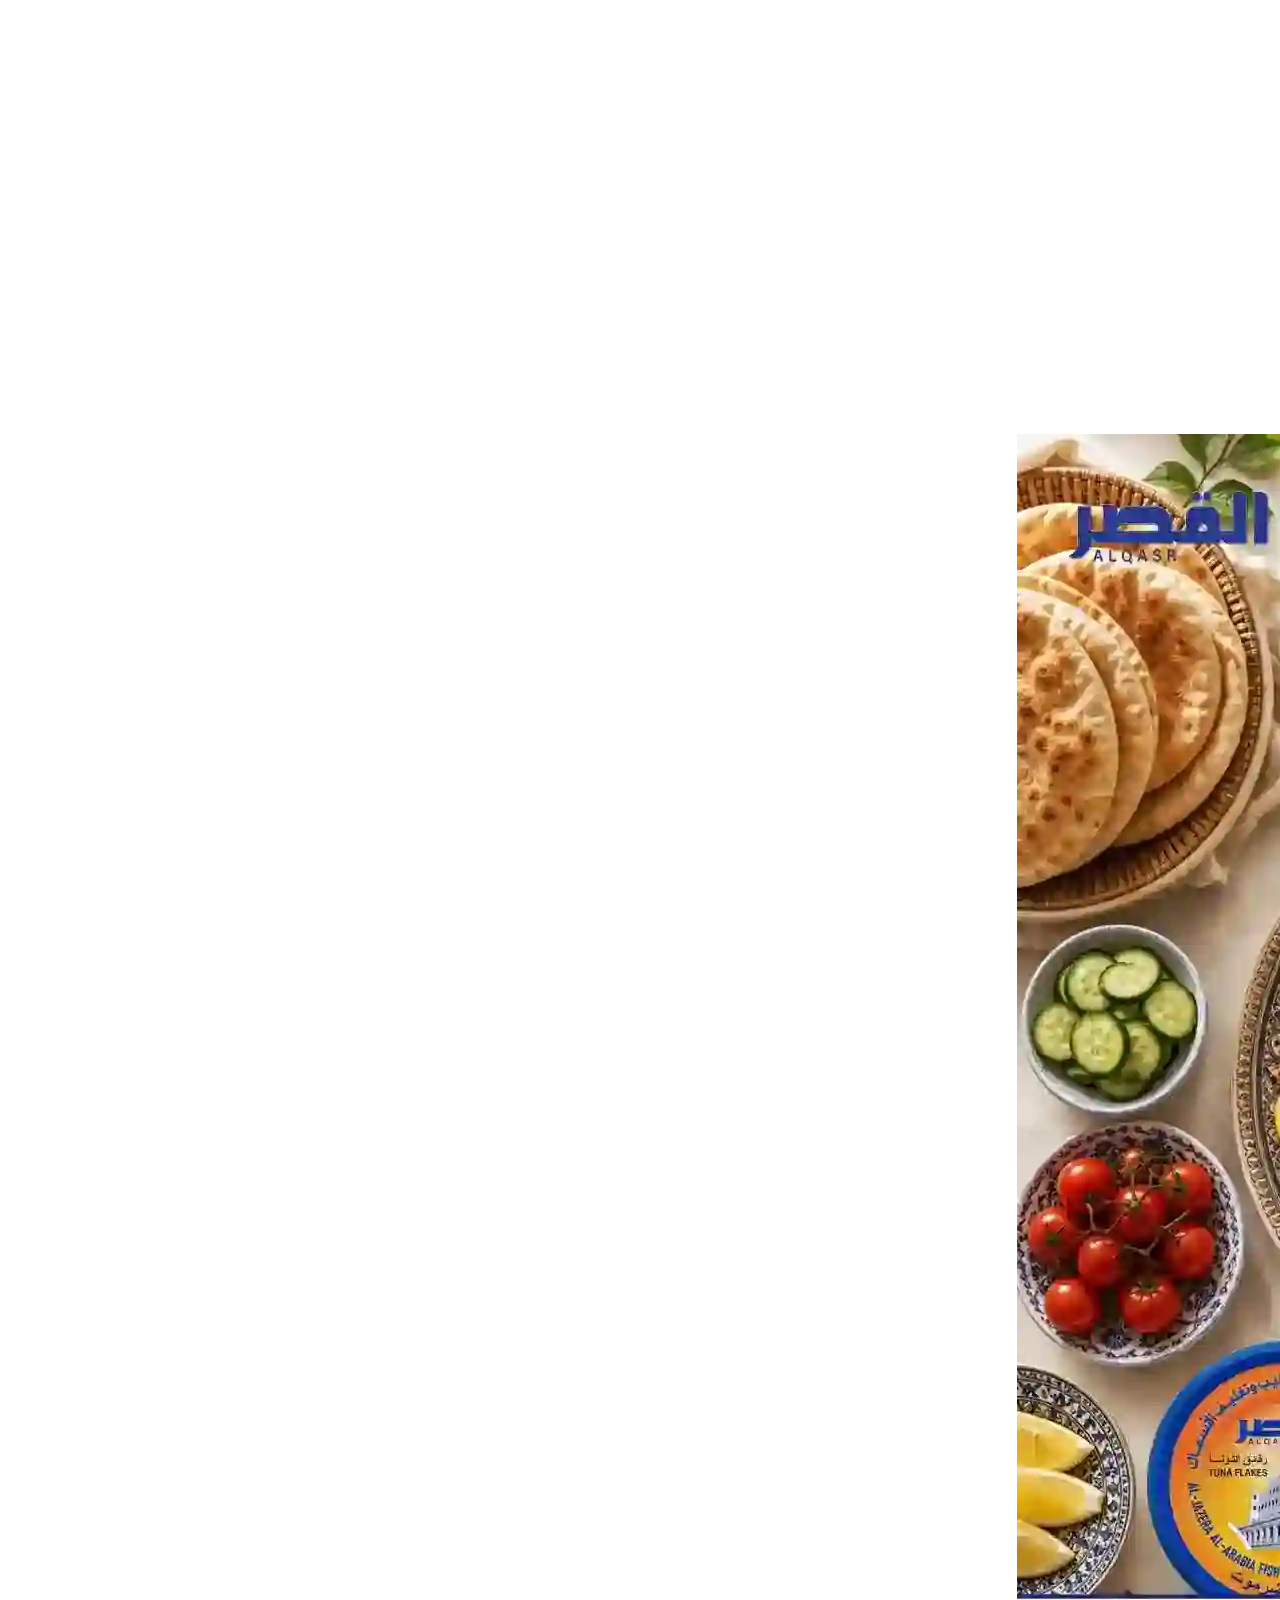
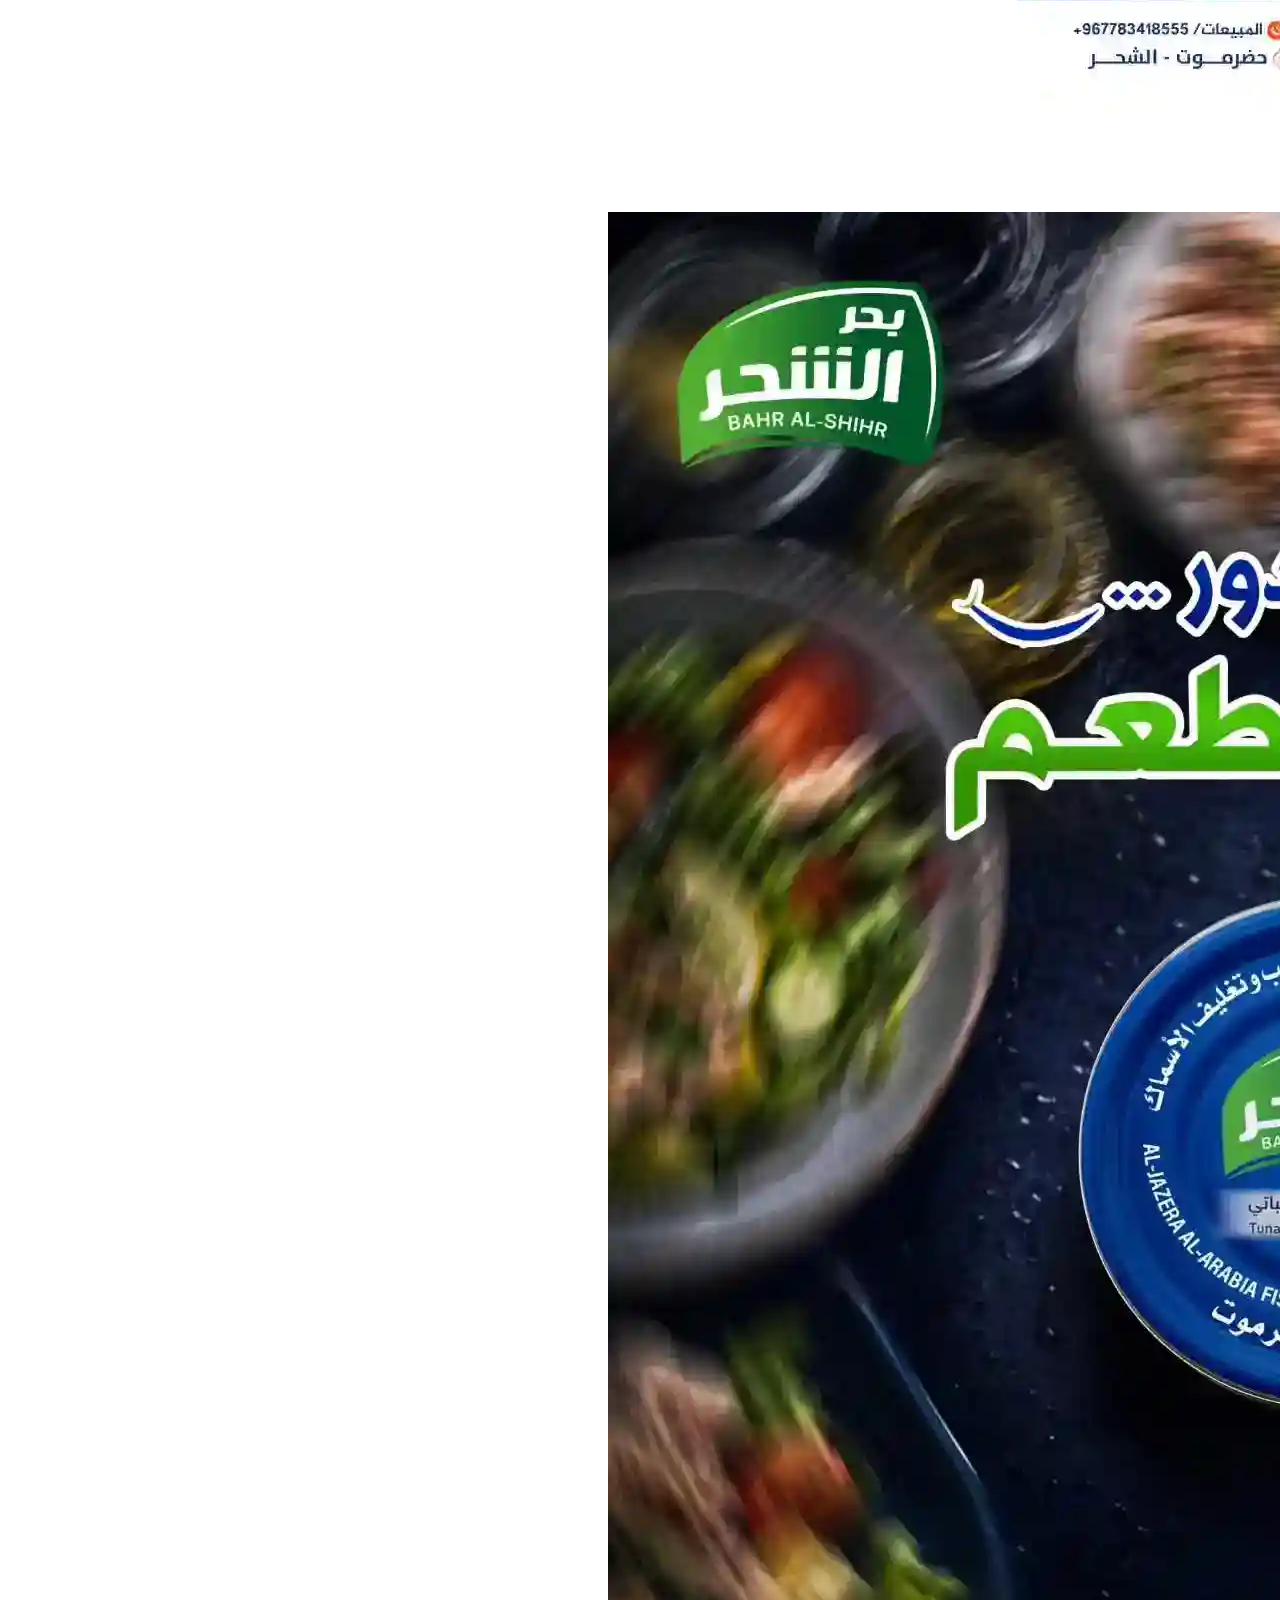
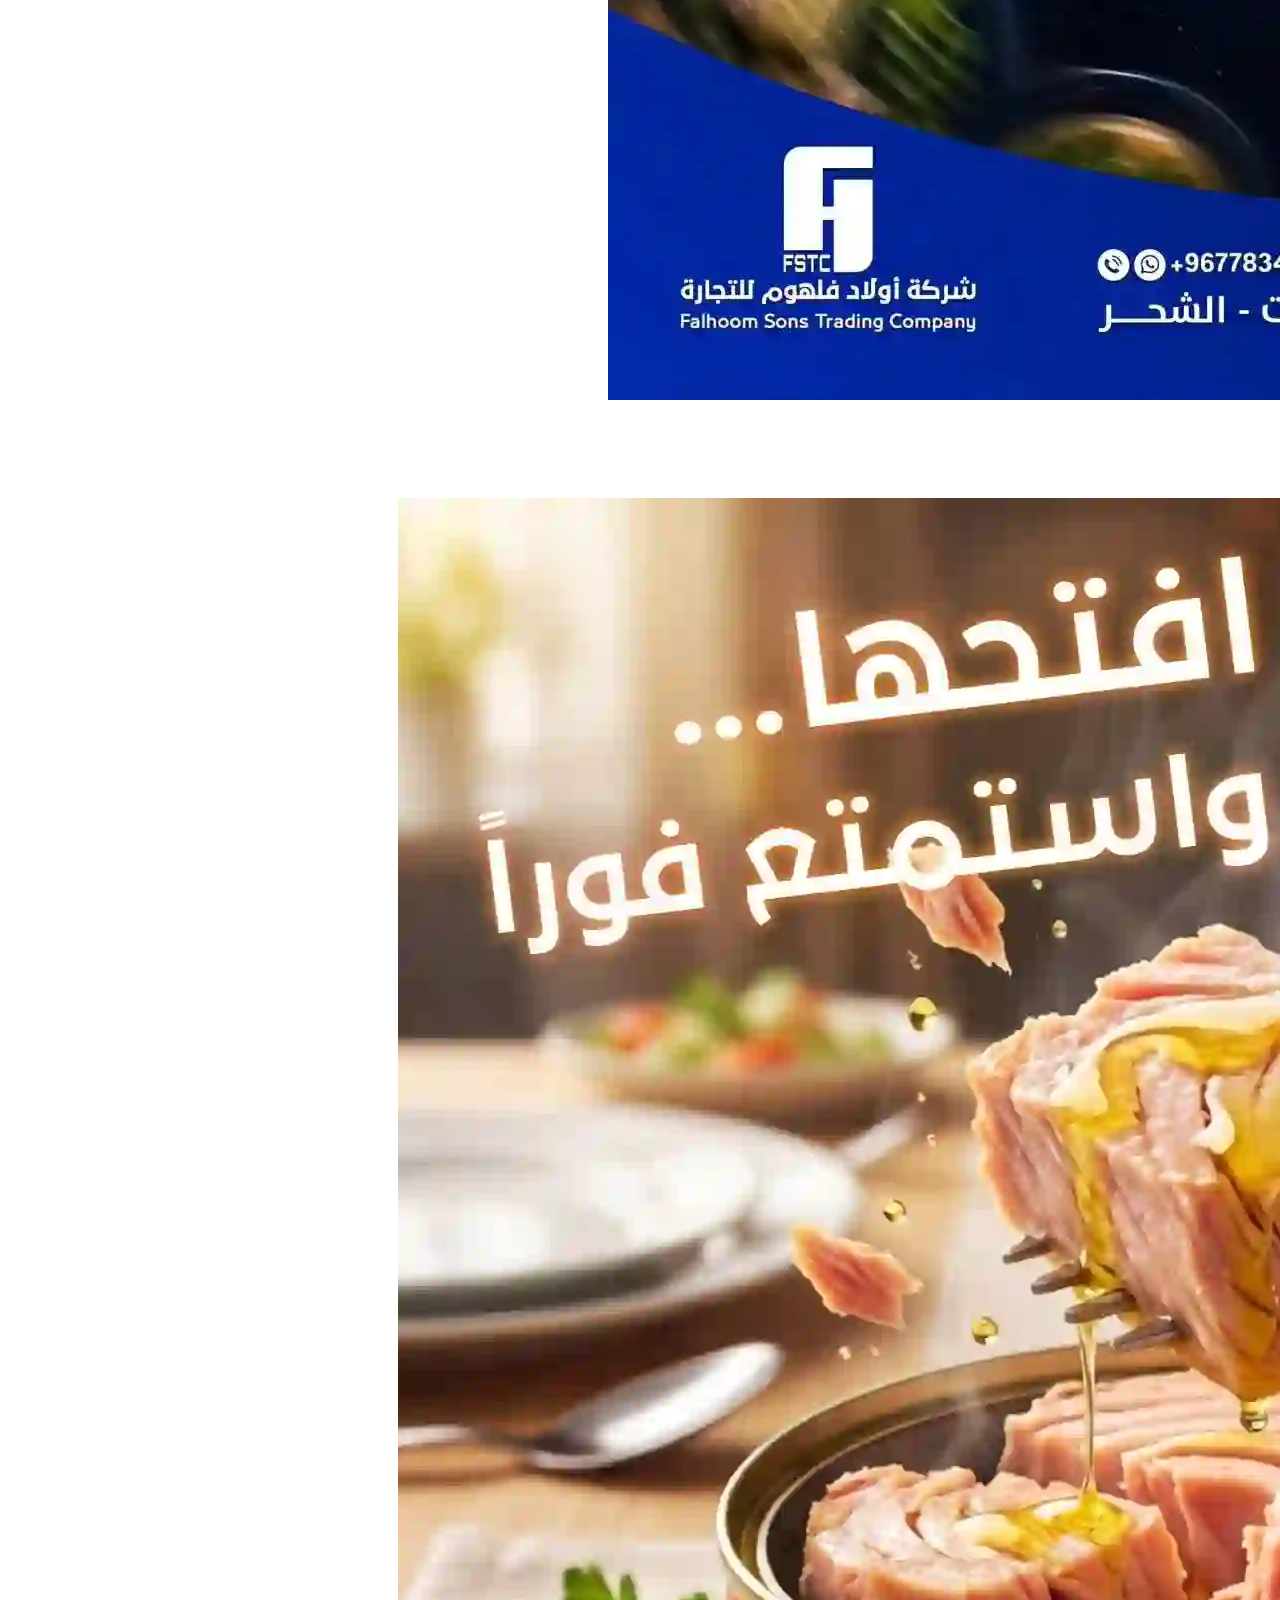
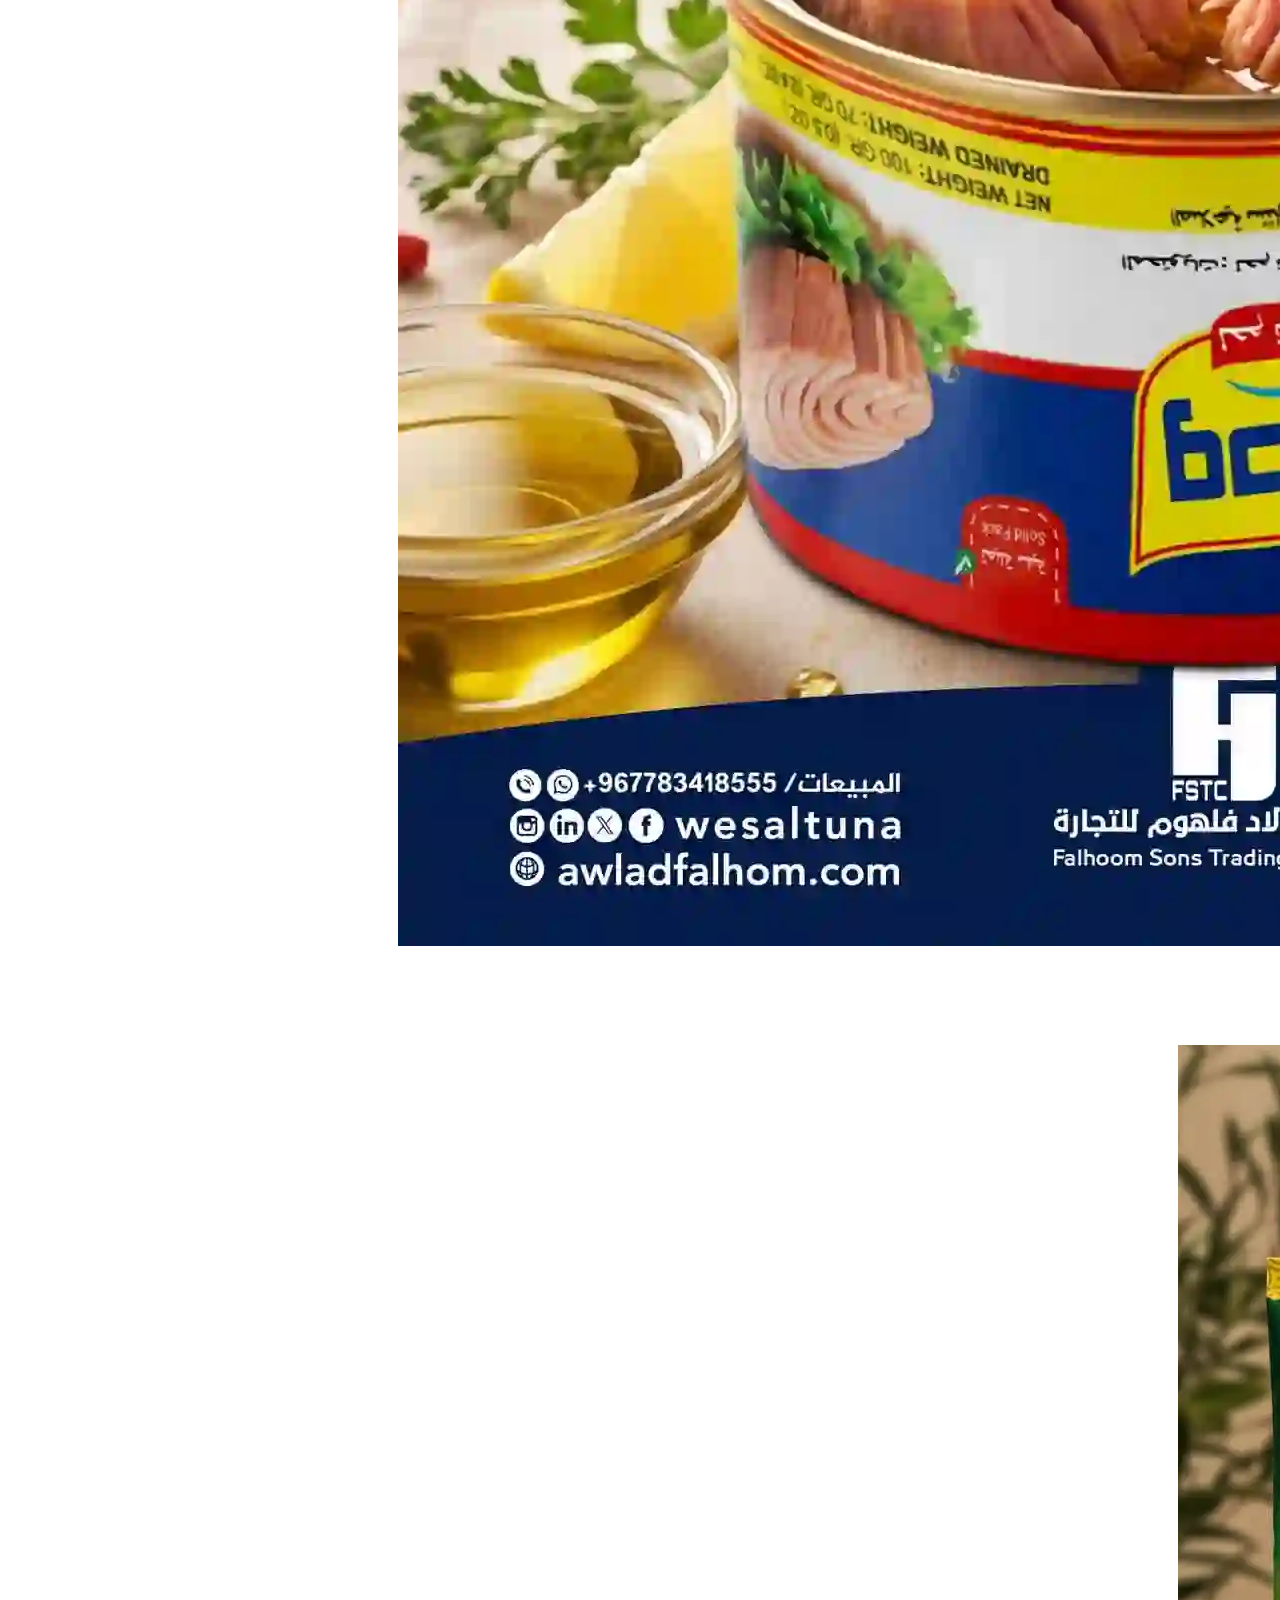
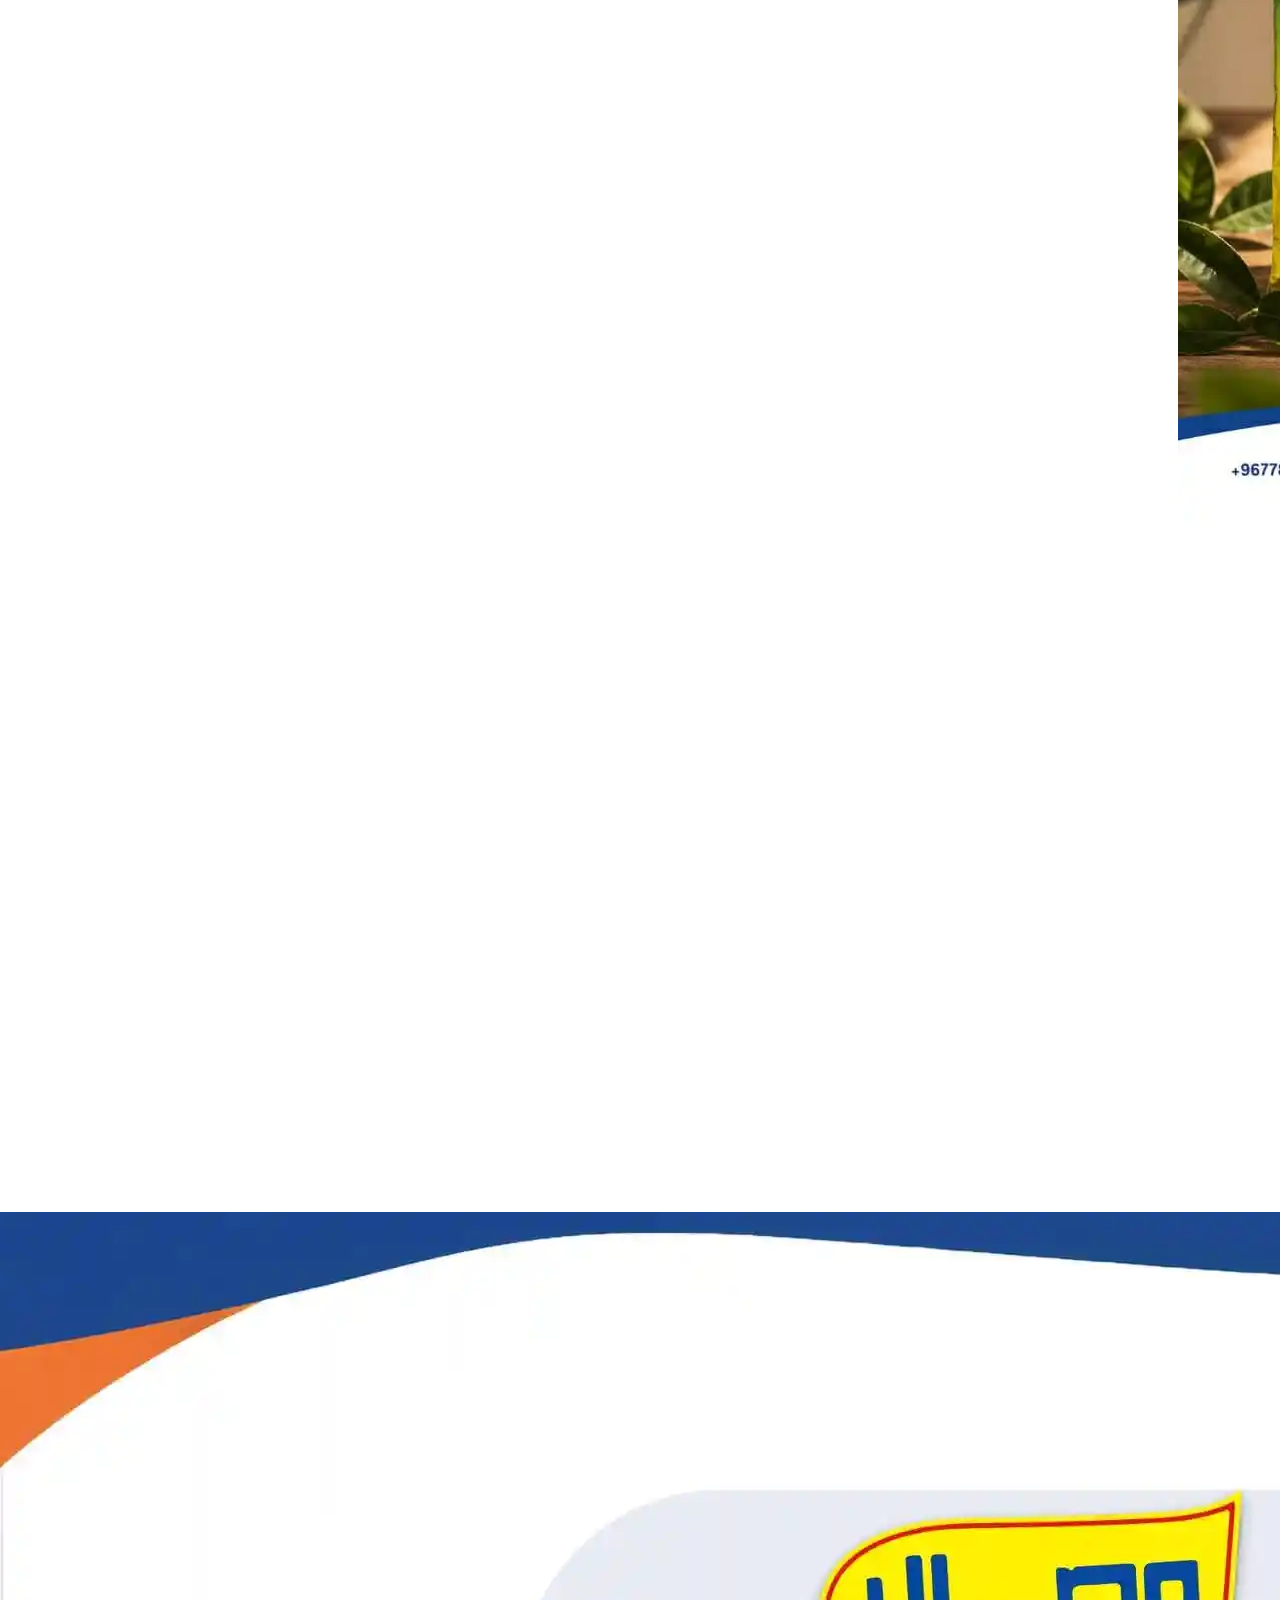
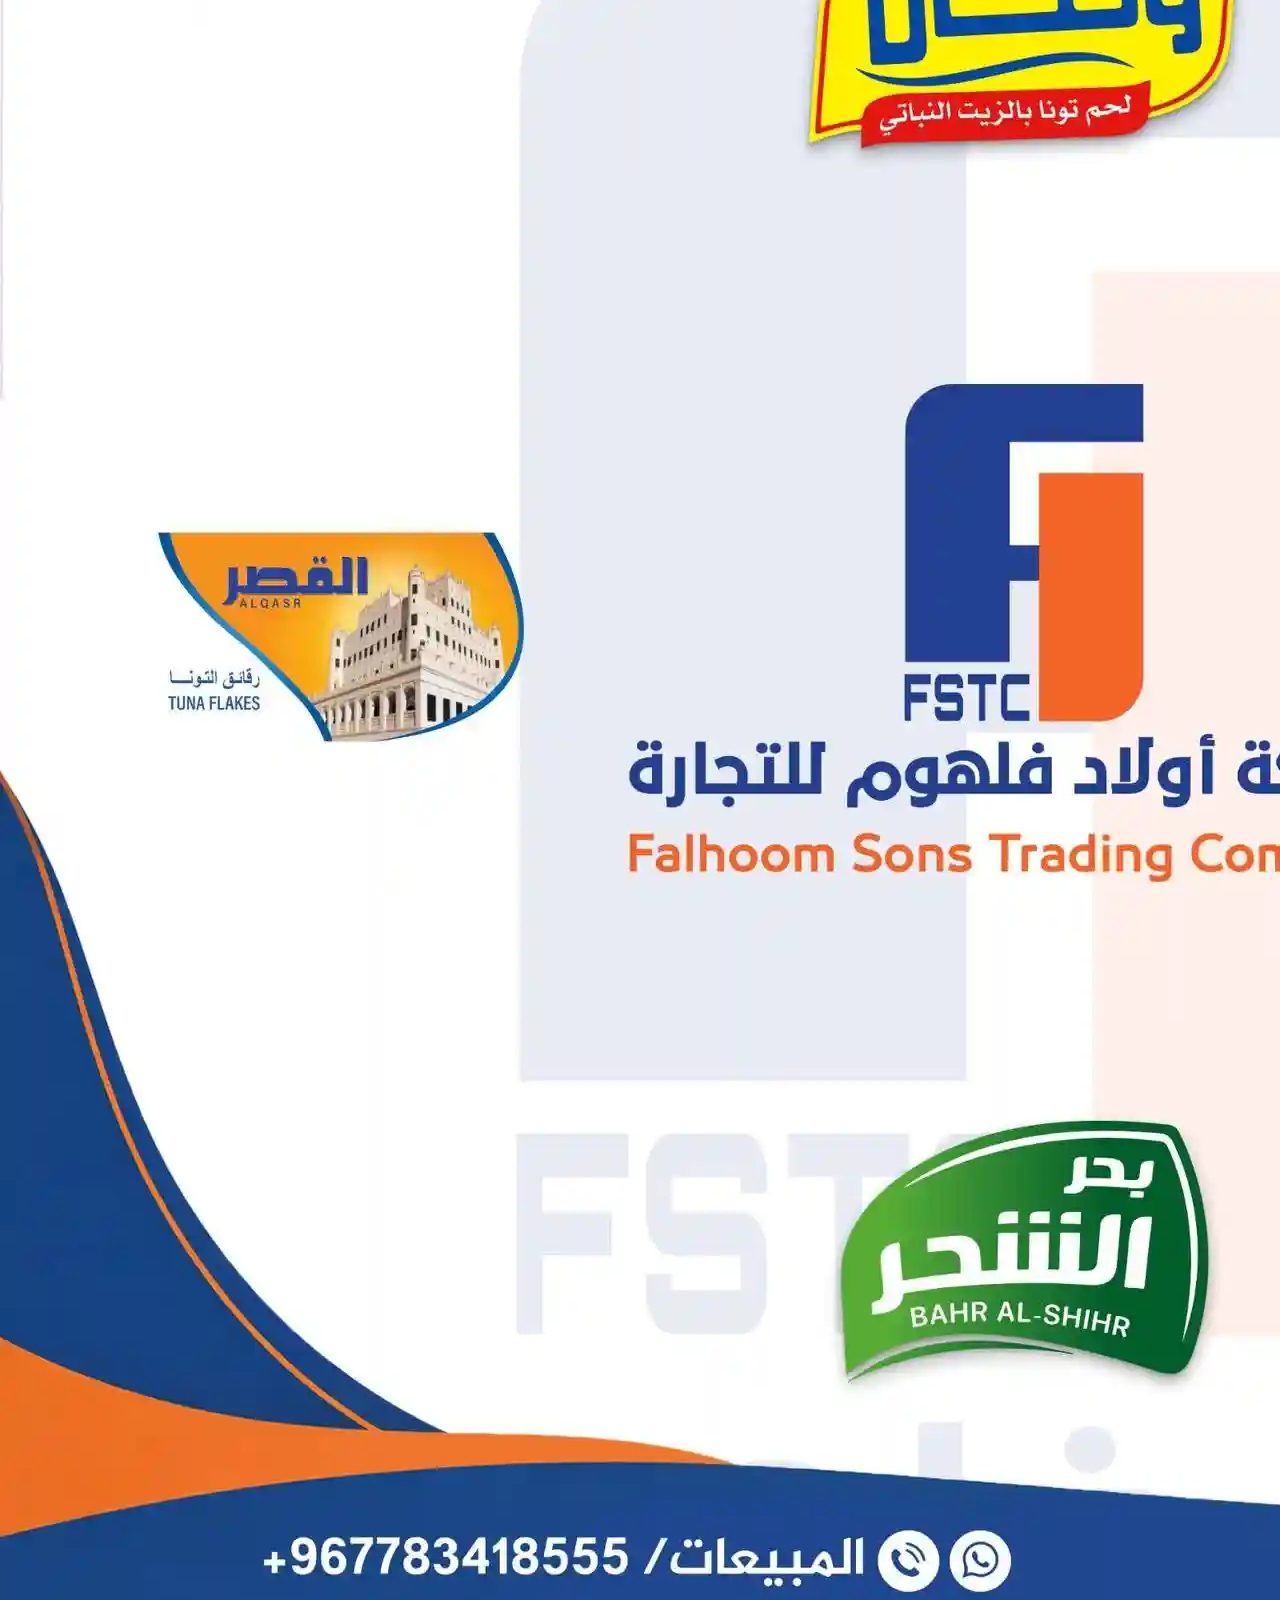
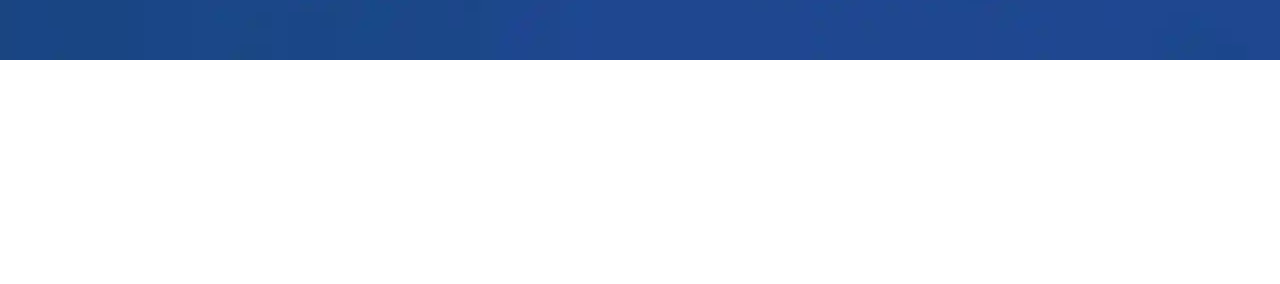
==== index.html @ e64a02a4 "Create index.html for company homepage Add initial HTML structure for the website including sections" ====
<!DOCTYPE html>
<html lang="ar" dir="rtl"><head><meta charset="utf-8"><meta name="viewport" content="width=device-width,initial-scale=1,viewport-fit=cover">
<title>الرئيسية | أولاد فلهوم للتجارة</title><meta name="description" content="الوكيل والموزع لأجود منتجات التونة الفاخرة (القصر، الشيهر، وصال) والشاي الفاخر وصال في اليمن.">
<link rel="icon" href="images/main/flag-falhoom-sons-trading-company6.webp">
<link href="https://fonts.googleapis.com/css2?family=Cairo:wght@400;700;900&display=swap" rel="stylesheet">
<link rel="stylesheet" href="assets/style.css"><script src="assets/main.js" defer></script></head>
<body data-p="index">

<section class="hero big" data-bg="alqasr-tuna/110,alshihr-tuna/111,wesal-tuna/10,wesal-tea/106"><div class="wrap"><span class="tag">سيئون – حضرموت – اليمن</span>
<h1>التونة الفاخرة والشاي الأصيل بثقة ممتدة</h1><p class="lead">نحن الوكيل والموزع لأجود منتجات التونة (القصر، الشيهر، وصال) وشاي وصال الفاخر، لنصلك الجودة أينما كنت.</p>
<a class="btn" href="products.html">استعرض المنتجات</a> <button class="btn alt" data-q>اطلب عرض سعر</button></div></section>
<div data-tk="تونة القصر|تونة الشيهر|تونة وصال|شاي وصال الفاخر|توزيع لأكثر من 500 شريك|جودة عالية وثقة ممتدة"></div>
<div class="wrap"><h2 class="rv">علاماتنا التجارية</h2><p class="mu rv">أسماء عرفها المستهلك وأحبها، نقدمها بعناية من المصنع إلى الرف.</p><div data-mq="a"></div>
<div class="stats rv"><div class="stat"><b data-count="500">0</b>شريك عمل</div><div class="stat"><b data-count="100">0</b>موظف</div><div class="stat"><b data-count="2">0</b>مواقع عمل</div><div class="stat"><b data-count="4">0</b>منتجات رئيسية</div></div>
<h2 style="margin-top:56px" class="rv">منتجاتنا</h2><div class="grid">
<a class="card rv" href="products.html#gal"><img loading="lazy" src="images/alqasr-tuna/falhoom-sons-trading-company110.webp" alt="تونة القصر"><h3>تونة القصر</h3><p>فخامة تليق بمائدتك.</p></a>
<a class="card rv" href="products.html#gal"><img loading="lazy" src="images/alshihr-tuna/falhoom-sons-trading-company111.webp" alt="تونة الشيهر"><h3>تونة الشيهر</h3><p>من مصنع الجزيرة العربية بحضرموت.</p></a>
<a class="card rv" href="products.html#gal"><img loading="lazy" src="images/wesal-tuna/falhoom-sons-trading-company10.webp" alt="تونة وصال"><h3>تونة وصال</h3><p>لحم تونة بالزيت النباتي.</p></a>
<a class="card rv" href="products.html#gal"><img loading="lazy" src="images/wesal-tea/falhoom-sons-trading-company106.webp" alt="شاي وصال"><h3>شاي وصال</h3><p>شاي فاخر بنكهة أصيلة.</p></a></div>
<h2 style="margin-top:56px" class="rv">لماذا أولاد فلهوم؟</h2><div class="grid">
<div class="card rv"><h3>🏆 جودة موثوقة</h3><p>نختار منتجاتنا بعناية ونحافظ عليها بتخزين ونقل مناسبين.</p></div><div class="card rv"><h3>🚚 توزيع منتظم</h3><p>نخدم تجار الجملة والتجزئة بجدول توريد منظم.</p></div><div class="card rv"><h3>🤝 شراكات طويلة</h3><p>أكثر من 500 شريك وثقوا بنا.</p></div><div class="card rv"><h3>💬 تواصل سريع</h3><p>واتساب مباشر وفريق يرد عليك.</p></div></div>
<h2 style="margin-top:56px" class="rv">من معرضنا</h2><div data-mq="b"></div>
<div class="split"><div class="rv"><h2>قصتنا باختصار</h2><p class="mu">بدأنا بالتجارة وتوسعنا إلى التوزيع والصناعة الغذائية. اليوم نعمل من موقعين في اليمن بفريق يزيد على 100 موظف.</p><a class="btn" href="about.html">اقرأ قصتنا كاملة</a></div><img class="rv" loading="lazy" src="images/main/falhoom-sons-trading-company84.webp" alt="مستودعات فلهوم"></div>
<h2>أسئلة شائعة</h2><div class="acc">
<details><summary>ما المنتجات التي توزعونها؟</summary><p>تونة القصر وتونة الشيهر وتونة وصال بالإضافة إلى شاي وصال الفاخر.</p></details>
<details><summary>هل تبيعون بالجملة؟</summary><p>نعم، نوفر الكميات بالكرتون للتجار والمطاعم والمؤسسات. اضغط «طلب عرض سعر».</p></details>
<details><summary>أين مقر الشركة؟</summary><p>سيئون – حضرموت – اليمن. التفاصيل في صفحة <a href="contact.html" style="color:var(--or)">تواصل معنا</a>.</p></details>
<details><summary>كيف أتقدم لوظيفة؟</summary><p>عبر صفحة <a href="careers.html" style="color:var(--or)">التوظيف</a> بنموذج إلكتروني وإرفاق السيرة الذاتية.</p></details></div>
<div class="band"><div><h2 style="margin:0">هل تبحث عن شريك موثوق؟</h2>انضم إلى أكثر من 500 شريك يثقون بنا</div><button class="btn" data-q>اطلب عرض سعر</button></div>
<div class="rel" data-r="about,products,recipes,careers,contact"></div></div>
</body></html>
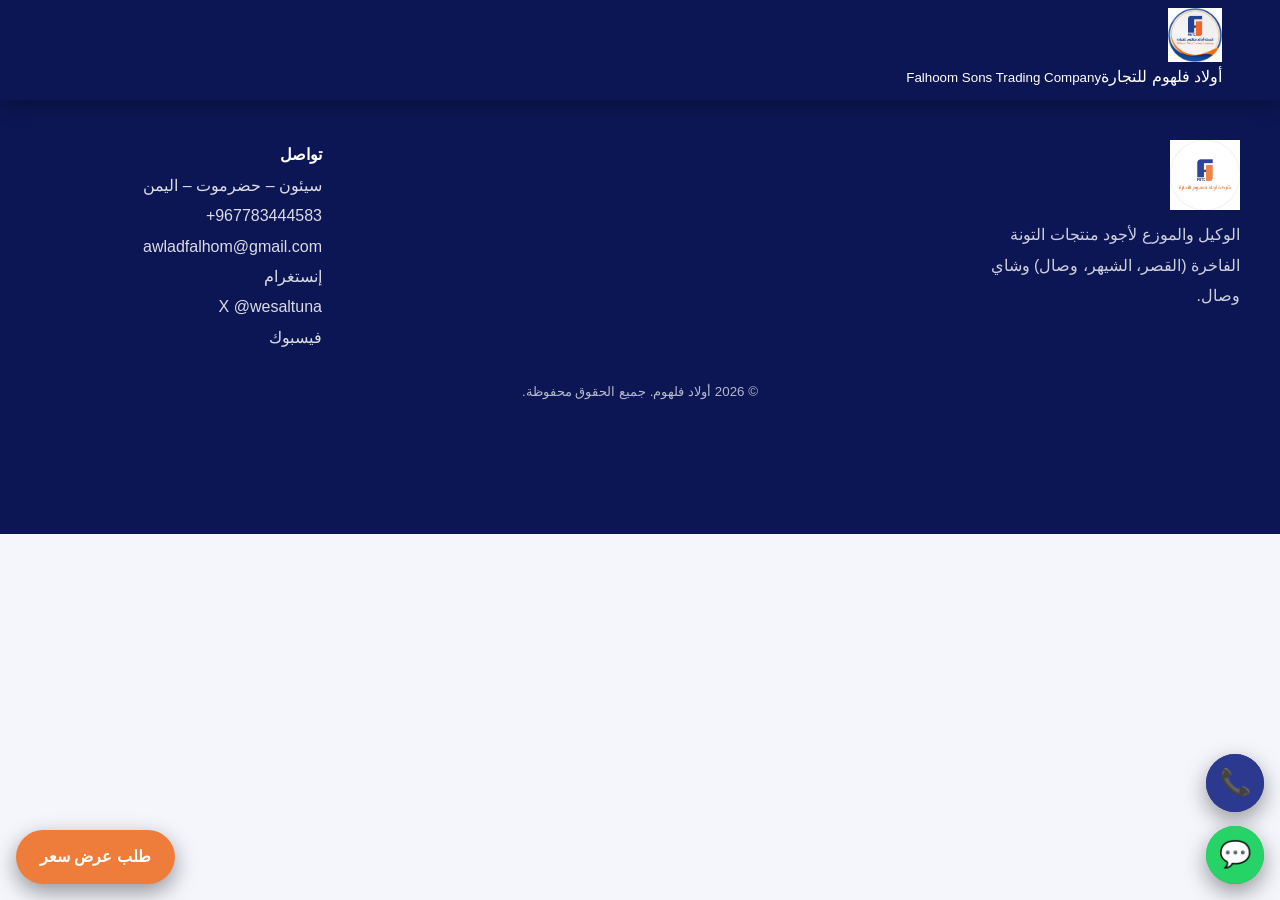
==== commit 1dbeb4d2: "Refine title and description in index.html Updated the title and description meta tags for better cl" ====
--- a/index.html
+++ b/index.html
@@ -1,31 +1,14 @@
 <!DOCTYPE html>
 <html lang="ar" dir="rtl"><head><meta charset="utf-8"><meta name="viewport" content="width=device-width,initial-scale=1,viewport-fit=cover">
-<title>الرئيسية | أولاد فلهوم للتجارة</title><meta name="description" content="الوكيل والموزع لأجود منتجات التونة الفاخرة (القصر، الشيهر، وصال) والشاي الفاخر وصال في اليمن.">
+<title>الرئيسية | أولاد فلهوم للتجارة</title><meta name="description" content="الوكيل والموزع لأجود منتجات التونة الفاخرة (القصر، الشيهر، وصال) وشاي وصال في اليمن.">
 <link rel="icon" href="images/main/flag-falhoom-sons-trading-company6.webp">
 <link href="https://fonts.googleapis.com/css2?family=Cairo:wght@400;700;900&display=swap" rel="stylesheet">
-<link rel="stylesheet" href="assets/style.css"><script src="assets/main.js" defer></script></head>
-<body data-p="index">
-
-<section class="hero big" data-bg="alqasr-tuna/110,alshihr-tuna/111,wesal-tuna/10,wesal-tea/106"><div class="wrap"><span class="tag">سيئون – حضرموت – اليمن</span>
-<h1>التونة الفاخرة والشاي الأصيل بثقة ممتدة</h1><p class="lead">نحن الوكيل والموزع لأجود منتجات التونة (القصر، الشيهر، وصال) وشاي وصال الفاخر، لنصلك الجودة أينما كنت.</p>
-<a class="btn" href="products.html">استعرض المنتجات</a> <button class="btn alt" data-q>اطلب عرض سعر</button></div></section>
-<div data-tk="تونة القصر|تونة الشيهر|تونة وصال|شاي وصال الفاخر|توزيع لأكثر من 500 شريك|جودة عالية وثقة ممتدة"></div>
-<div class="wrap"><h2 class="rv">علاماتنا التجارية</h2><p class="mu rv">أسماء عرفها المستهلك وأحبها، نقدمها بعناية من المصنع إلى الرف.</p><div data-mq="a"></div>
-<div class="stats rv"><div class="stat"><b data-count="500">0</b>شريك عمل</div><div class="stat"><b data-count="100">0</b>موظف</div><div class="stat"><b data-count="2">0</b>مواقع عمل</div><div class="stat"><b data-count="4">0</b>منتجات رئيسية</div></div>
-<h2 style="margin-top:56px" class="rv">منتجاتنا</h2><div class="grid">
-<a class="card rv" href="products.html#gal"><img loading="lazy" src="images/alqasr-tuna/falhoom-sons-trading-company110.webp" alt="تونة القصر"><h3>تونة القصر</h3><p>فخامة تليق بمائدتك.</p></a>
-<a class="card rv" href="products.html#gal"><img loading="lazy" src="images/alshihr-tuna/falhoom-sons-trading-company111.webp" alt="تونة الشيهر"><h3>تونة الشيهر</h3><p>من مصنع الجزيرة العربية بحضرموت.</p></a>
-<a class="card rv" href="products.html#gal"><img loading="lazy" src="images/wesal-tuna/falhoom-sons-trading-company10.webp" alt="تونة وصال"><h3>تونة وصال</h3><p>لحم تونة بالزيت النباتي.</p></a>
-<a class="card rv" href="products.html#gal"><img loading="lazy" src="images/wesal-tea/falhoom-sons-trading-company106.webp" alt="شاي وصال"><h3>شاي وصال</h3><p>شاي فاخر بنكهة أصيلة.</p></a></div>
-<h2 style="margin-top:56px" class="rv">لماذا أولاد فلهوم؟</h2><div class="grid">
-<div class="card rv"><h3>🏆 جودة موثوقة</h3><p>نختار منتجاتنا بعناية ونحافظ عليها بتخزين ونقل مناسبين.</p></div><div class="card rv"><h3>🚚 توزيع منتظم</h3><p>نخدم تجار الجملة والتجزئة بجدول توريد منظم.</p></div><div class="card rv"><h3>🤝 شراكات طويلة</h3><p>أكثر من 500 شريك وثقوا بنا.</p></div><div class="card rv"><h3>💬 تواصل سريع</h3><p>واتساب مباشر وفريق يرد عليك.</p></div></div>
-<h2 style="margin-top:56px" class="rv">من معرضنا</h2><div data-mq="b"></div>
-<div class="split"><div class="rv"><h2>قصتنا باختصار</h2><p class="mu">بدأنا بالتجارة وتوسعنا إلى التوزيع والصناعة الغذائية. اليوم نعمل من موقعين في اليمن بفريق يزيد على 100 موظف.</p><a class="btn" href="about.html">اقرأ قصتنا كاملة</a></div><img class="rv" loading="lazy" src="images/main/falhoom-sons-trading-company84.webp" alt="مستودعات فلهوم"></div>
-<h2>أسئلة شائعة</h2><div class="acc">
-<details><summary>ما المنتجات التي توزعونها؟</summary><p>تونة القصر وتونة الشيهر وتونة وصال بالإضافة إلى شاي وصال الفاخر.</p></details>
-<details><summary>هل تبيعون بالجملة؟</summary><p>نعم، نوفر الكميات بالكرتون للتجار والمطاعم والمؤسسات. اضغط «طلب عرض سعر».</p></details>
-<details><summary>أين مقر الشركة؟</summary><p>سيئون – حضرموت – اليمن. التفاصيل في صفحة <a href="contact.html" style="color:var(--or)">تواصل معنا</a>.</p></details>
-<details><summary>كيف أتقدم لوظيفة؟</summary><p>عبر صفحة <a href="careers.html" style="color:var(--or)">التوظيف</a> بنموذج إلكتروني وإرفاق السيرة الذاتية.</p></details></div>
-<div class="band"><div><h2 style="margin:0">هل تبحث عن شريك موثوق؟</h2>انضم إلى أكثر من 500 شريك يثقون بنا</div><button class="btn" data-q>اطلب عرض سعر</button></div>
-<div class="rel" data-r="about,products,recipes,careers,contact"></div></div>
-</body></html>
+<link rel="stylesheet" href="style.css"></head>
+<body data-p="home">
+<header><div class="nav"><a class="logo" href="index.html"><img class="mk" src="images/main/flag-falhoom-sons-trading-company7.webp" alt="شركة أولاد فلهوم للتجارة"><span>أولاد فلهوم للتجارة<small>Falhoom Sons Trading Company</small></span></a><nav id="nv"></nav></div></header>
+<main id="m"></main>
+<footer><div class="in"><div><img src="images/main/flag-falhoom-sons-trading-company6.webp" alt="FSTC" style="height:70px"><p style="opacity:.8;margin-top:8px">الوكيل والموزع لأجود منتجات التونة الفاخرة (القصر، الشيهر، وصال) وشاي وصال.</p></div><div id="f1"></div><div id="f2"></div><div><b>تواصل</b><a>سيئون – حضرموت – اليمن</a><a dir="ltr" style="text-align:right">+967783444583</a><a>awladfalhom@gmail.com</a><a href="https://www.instagram.com/falhoomsons" target="_blank" rel="noopener">إنستغرام</a><a href="https://x.com/wesaltuna" target="_blank" rel="noopener">X @wesaltuna</a><a href="https://www.facebook.com/share/1JBW5hZPBQ/" target="_blank" rel="noopener">فيسبوك</a></div></div><small>© 2026 أولاد فلهوم. جميع الحقوق محفوظة.</small></footer>
+<div class="fab"><a style="background:#2b3a8f" href="tel:+967783444583" aria-label="اتصال">📞</a><a style="background:#25d366" href="https://wa.me/967783444583" aria-label="واتساب">💬</a></div><button class="qb" onclick="dq.showModal()">طلب عرض سعر</button>
+<dialog id="dq"><h3>طلب عرض سعر</h3><label>الاسم</label><input id="qn"><label>الهاتف</label><input id="qp" dir="ltr"><label>المنتج</label><select id="qs"><option>تونة القصر</option><option>تونة الشيهر</option><option>تونة وصال</option><option>شاي وصال</option></select><label>الكمية (كرتون)</label><input id="qq" type="number" min="1" value="10"><p style="margin-top:14px"><button class="btn" id="qg">إرسال عبر واتساب</button> <button class="btn alt" onclick="dq.close()">إغلاق</button></p></dialog>
+<dialog class="lb" id="lb"><img alt=""></dialog>
+<script src="app.js"></script></body></html>
--- a/style.css
+++ b/style.css
@@ -0,0 +1,64 @@
+:root{--navy:#2b3a8f;--deep:#0d1654;--or:#ee7d3b;--bg:#f4f6fc;--cd:#fff;--tx:#12163a;--mu:#59608a;--ln:#dfe3f3;color-scheme:light}
+@media(prefers-color-scheme:dark){:root{--bg:#080c26;--cd:#121a47;--tx:#eef0ff;--mu:#a9afd6;--ln:#25306b;color-scheme:dark}}
+*{box-sizing:border-box;margin:0}html{scroll-behavior:smooth;scroll-padding-top:90px}
+body{font-family:Cairo,Tahoma,sans-serif;background:var(--bg);color:var(--tx);line-height:1.9;overflow-x:hidden}
+a{color:inherit;text-decoration:none}img{max-width:100%;display:block}
+header{position:sticky;top:0;z-index:40;background:var(--deep);color:#fff;box-shadow:0 4px 20px #0005}
+.nav{max-width:1200px;margin:auto;display:flex;align-items:center;gap:14px;padding:8px 18px}
+.logo img{height:54px;width:auto}
+nav{display:flex;gap:4px;margin-inline-start:auto;overflow-x:auto}
+nav a{padding:6px 13px;border-radius:20px;font-size:14px;font-weight:700;white-space:nowrap;opacity:.85;transition:.2s}
+nav a.on,nav a:hover{background:var(--or);opacity:1}
+.btn{display:inline-block;border:0;cursor:pointer;font:inherit;font-weight:800;padding:11px 28px;border-radius:12px;background:var(--or);color:#fff;margin:4px 0;transition:.25s}
+.btn:hover{transform:translateY(-3px);box-shadow:0 10px 24px #ee7d3b66}.btn.alt{background:transparent;border:2px solid currentColor}
+:focus-visible{outline:3px solid var(--or);outline-offset:2px}
+.wrap{max-width:1200px;margin:auto;padding:54px 18px}
+.hero{position:relative;min-height:56vh;display:flex;align-items:center;color:#fff;background:var(--deep);overflow:hidden}
+.hero.big{min-height:88vh}
+.hero:before{content:"";position:absolute;inset:0;z-index:1;background:linear-gradient(100deg,#0d1654ee 10%,#0d165488 60%,#0d165433)}
+.hero .wrap{position:relative;z-index:2;width:100%}
+.bg{position:absolute;inset:0}.bg i{position:absolute;inset:0;background-size:cover;background-position:center;opacity:0;transition:opacity 1.6s,transform 0s 1.6s}
+.bg i.on{opacity:1;transform:scale(1.15);transition:opacity 1.6s,transform 8s linear}
+h1{font-size:clamp(32px,6vw,60px);font-weight:900;line-height:1.3;max-width:760px}
+h2{font-size:clamp(24px,4vw,36px);font-weight:900;margin:0 0 10px}
+.lead{font-size:18px;opacity:.93;margin:14px 0 22px;max-width:600px}.mu{color:var(--mu)}
+.tk{background:var(--or);color:#fff;font-weight:800;overflow:hidden;direction:ltr;padding:6px 0}
+.tk div,.mq div{display:flex;gap:42px;width:max-content;animation:mq 38s linear infinite}.tk span{direction:rtl;white-space:nowrap}
+.mq{overflow:hidden;direction:ltr;margin:26px -18px;padding:14px 0}.mq:hover div{animation-play-state:paused}
+.mq.b div{animation-duration:55s}
+.mq img{height:150px;width:auto;border-radius:16px;box-shadow:0 10px 26px #0004}
+@keyframes mq{to{transform:translateX(-50%)}}
+.grid{display:grid;grid-template-columns:repeat(auto-fit,minmax(250px,1fr));gap:20px;margin-top:20px}
+.card{background:var(--cd);border:1px solid var(--ln);border-radius:16px;padding:22px;transition:.3s}
+a.card:hover{border-color:var(--or)}.card h3{font-size:20px}.card p{color:var(--mu)}.card img{border-radius:12px;margin-bottom:12px;aspect-ratio:4/3;object-fit:cover;width:100%}
+.stats{display:grid;grid-template-columns:repeat(auto-fit,minmax(150px,1fr));gap:14px}
+.stat{text-align:center;background:var(--deep);color:#fff;border-radius:16px;padding:22px}.stat b{display:block;font-size:46px;color:var(--or);line-height:1.1}
+.band{background:linear-gradient(120deg,var(--deep),var(--navy));color:#fff;border-radius:20px;padding:34px;display:flex;flex-wrap:wrap;gap:18px;align-items:center;justify-content:space-between;margin-top:46px}
+.tag{display:inline-block;background:#ee7d3b22;color:var(--or);font-weight:700;font-size:13px;padding:1px 12px;border-radius:20px}
+.acc details{background:var(--cd);border:1px solid var(--ln);border-radius:12px;margin:10px 0;overflow:hidden}
+.acc summary{cursor:pointer;list-style:none;padding:14px 18px;font-weight:800;display:flex;justify-content:space-between;gap:10px}
+.acc summary::-webkit-details-marker{display:none}.acc summary:after{content:"◀";color:var(--or);font-size:14px;transition:.25s}
+.acc details[open] summary:after{transform:rotate(-90deg)}.acc details[open] summary{background:var(--bg)}.acc p{padding:14px 18px;color:var(--mu)}
+.rel a{display:inline-block;margin:8px 0 0 8px;padding:8px 18px;border-radius:30px;background:var(--cd);border:1px solid var(--ln);font-weight:700}.rel a:hover{background:var(--or);color:#fff}
+.split{display:grid;grid-template-columns:1fr 1fr;gap:34px;align-items:center;margin:40px 0}
+.split img{border-radius:20px;box-shadow:0 20px 50px #0004}
+.tabs{display:flex;gap:8px;flex-wrap:wrap;margin:16px 0}.tabs button{font:inherit;font-weight:700;padding:8px 20px;border-radius:30px;border:1px solid var(--ln);background:var(--cd);color:var(--tx);cursor:pointer}.tabs button.on{background:var(--or);color:#fff;border-color:var(--or)}
+.g{display:grid;grid-template-columns:repeat(auto-fill,minmax(200px,1fr));gap:14px;perspective:900px}
+.g img{border-radius:14px;aspect-ratio:1;object-fit:cover;width:100%;cursor:zoom-in;box-shadow:0 8px 22px #0003}
+.tilt{transition:transform .15s;transform-style:preserve-3d}
+.steps{padding-inline-start:22px}.steps li{margin:8px 0}
+.vid{aspect-ratio:16/9;border-radius:14px;background:linear-gradient(135deg,var(--navy),var(--deep));display:grid;place-items:center;font-size:46px;color:#fff;margin-bottom:12px}
+label{display:block;font-weight:700;margin:12px 0 4px}
+input,select,textarea{width:100%;font:inherit;padding:11px 14px;border-radius:10px;border:1px solid var(--ln);background:var(--bg);color:var(--tx)}
+.two{display:grid;grid-template-columns:1fr 1fr;gap:14px}.prog{display:flex;gap:8px;margin-bottom:18px}.prog i{flex:1;height:8px;border-radius:6px;background:var(--ln)}.prog i.on{background:var(--or)}
+.fs{display:none}.fs.on{display:block}
+footer{background:var(--deep);color:#fff;padding:40px 18px 130px}footer .in{max-width:1200px;margin:auto;display:grid;grid-template-columns:repeat(auto-fit,minmax(210px,1fr));gap:24px}footer a{display:block;opacity:.85}footer img{height:70px;margin-bottom:10px}footer small{display:block;text-align:center;margin-top:26px;opacity:.7}
+.fab{position:fixed;inset-inline-start:16px;bottom:16px;z-index:50;display:flex;flex-direction:column;gap:14px}
+.fab a{width:58px;height:58px;border-radius:50%;display:grid;place-items:center;color:#fff;font-size:26px;position:relative;box-shadow:0 8px 22px #0006;animation:wig 3s infinite}
+.fab a:last-child{animation-delay:.5s}.fab a:before{content:"";position:absolute;inset:0;border-radius:50%;background:inherit;z-index:-1;animation:ring 2s infinite}
+@keyframes ring{to{transform:scale(1.9);opacity:0}}@keyframes wig{0%,80%,100%{transform:rotate(0)}84%{transform:rotate(-15deg)}88%{transform:rotate(15deg)}92%{transform:rotate(-9deg)}96%{transform:rotate(6deg)}}
+.qb{position:fixed;inset-inline-end:16px;bottom:16px;z-index:50;height:54px;border-radius:30px;padding:0 24px;border:0;background:var(--or);color:#fff;font:inherit;font-weight:900;cursor:pointer;box-shadow:0 8px 22px #0006}
+dialog{border:0;border-radius:18px;padding:26px;width:min(460px,92vw);background:var(--cd);color:var(--tx)}dialog::backdrop{background:#05081eaa}dialog.lb{width:min(1000px,96vw);padding:8px;background:#000}dialog.lb img{width:100%;max-height:88vh;object-fit:contain}
+.js .rv{opacity:0;transform:translateY(34px);transition:.9s}.js .rv.in{opacity:1;transform:none}
+@media(max-width:780px){.split,.two{grid-template-columns:1fr}.logo img{height:44px}}
+@media(prefers-reduced-motion:reduce){*{animation:none!important;transition:none!important}}
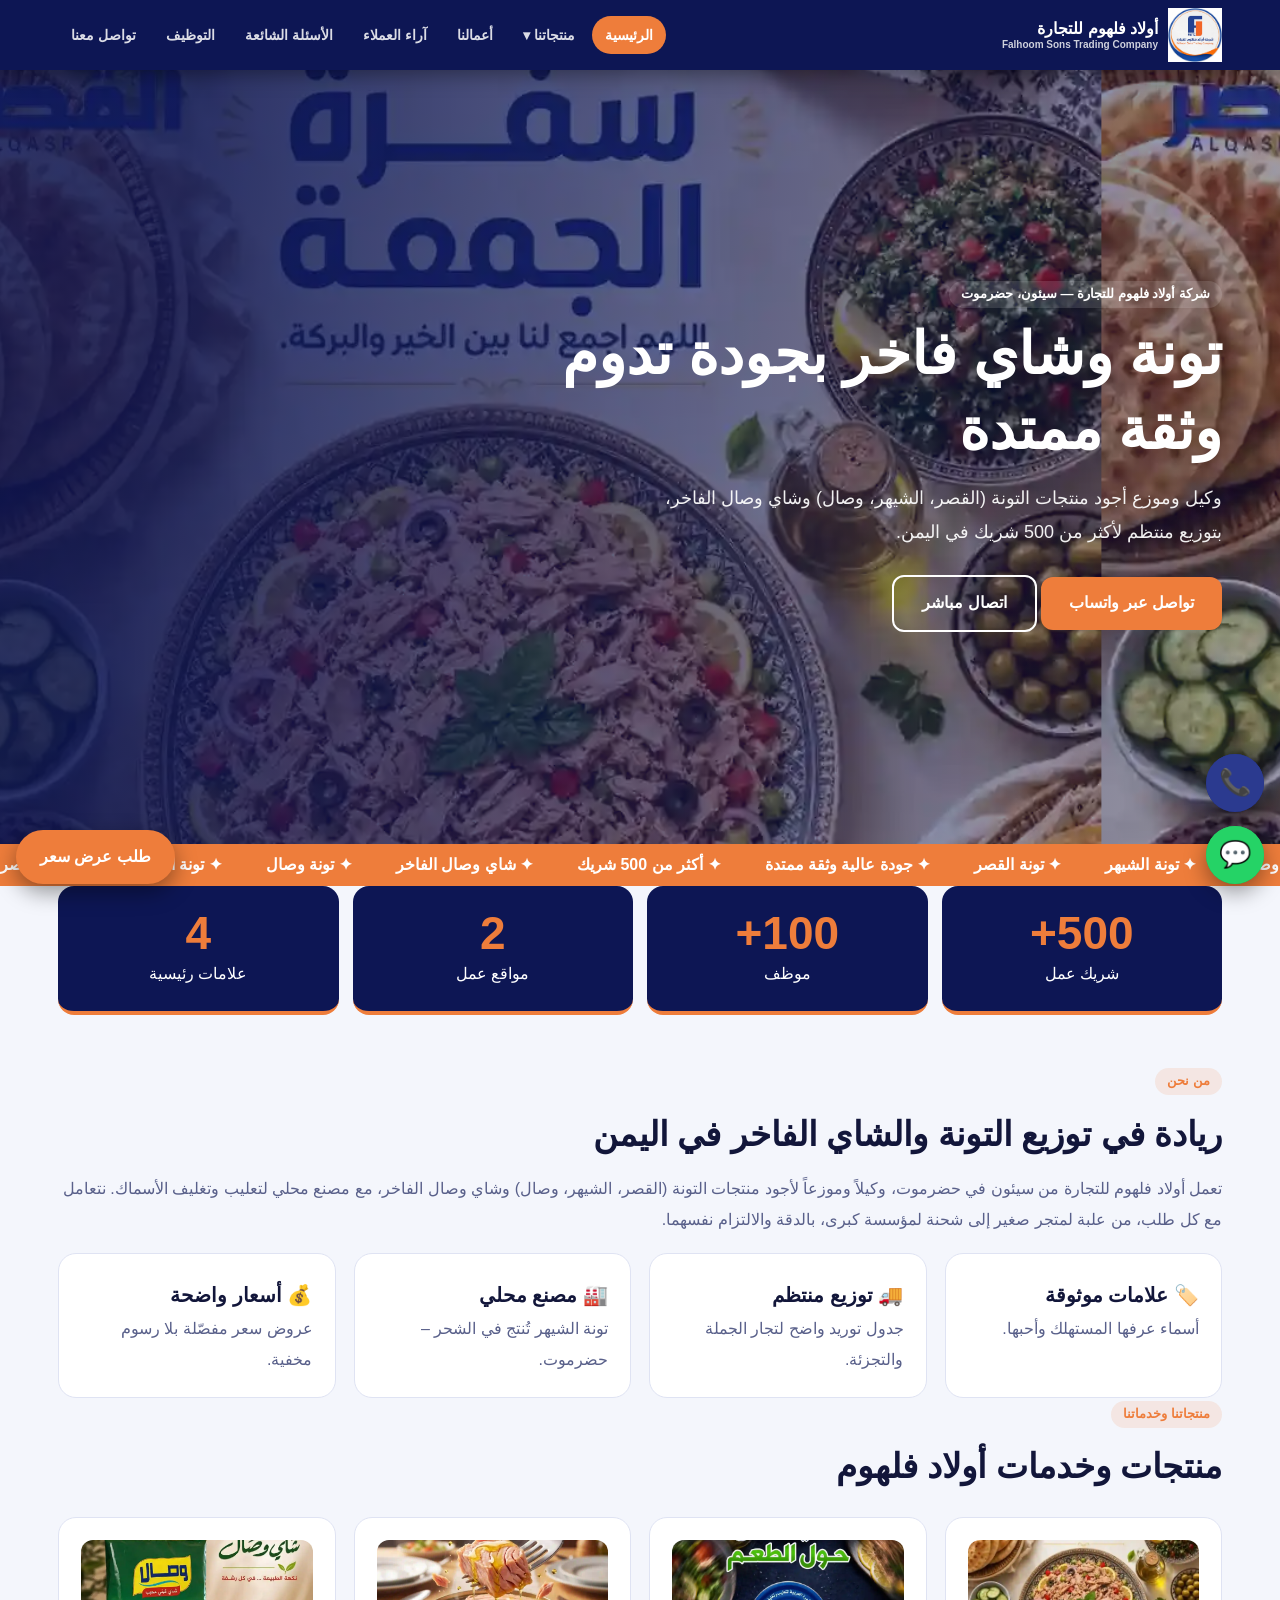
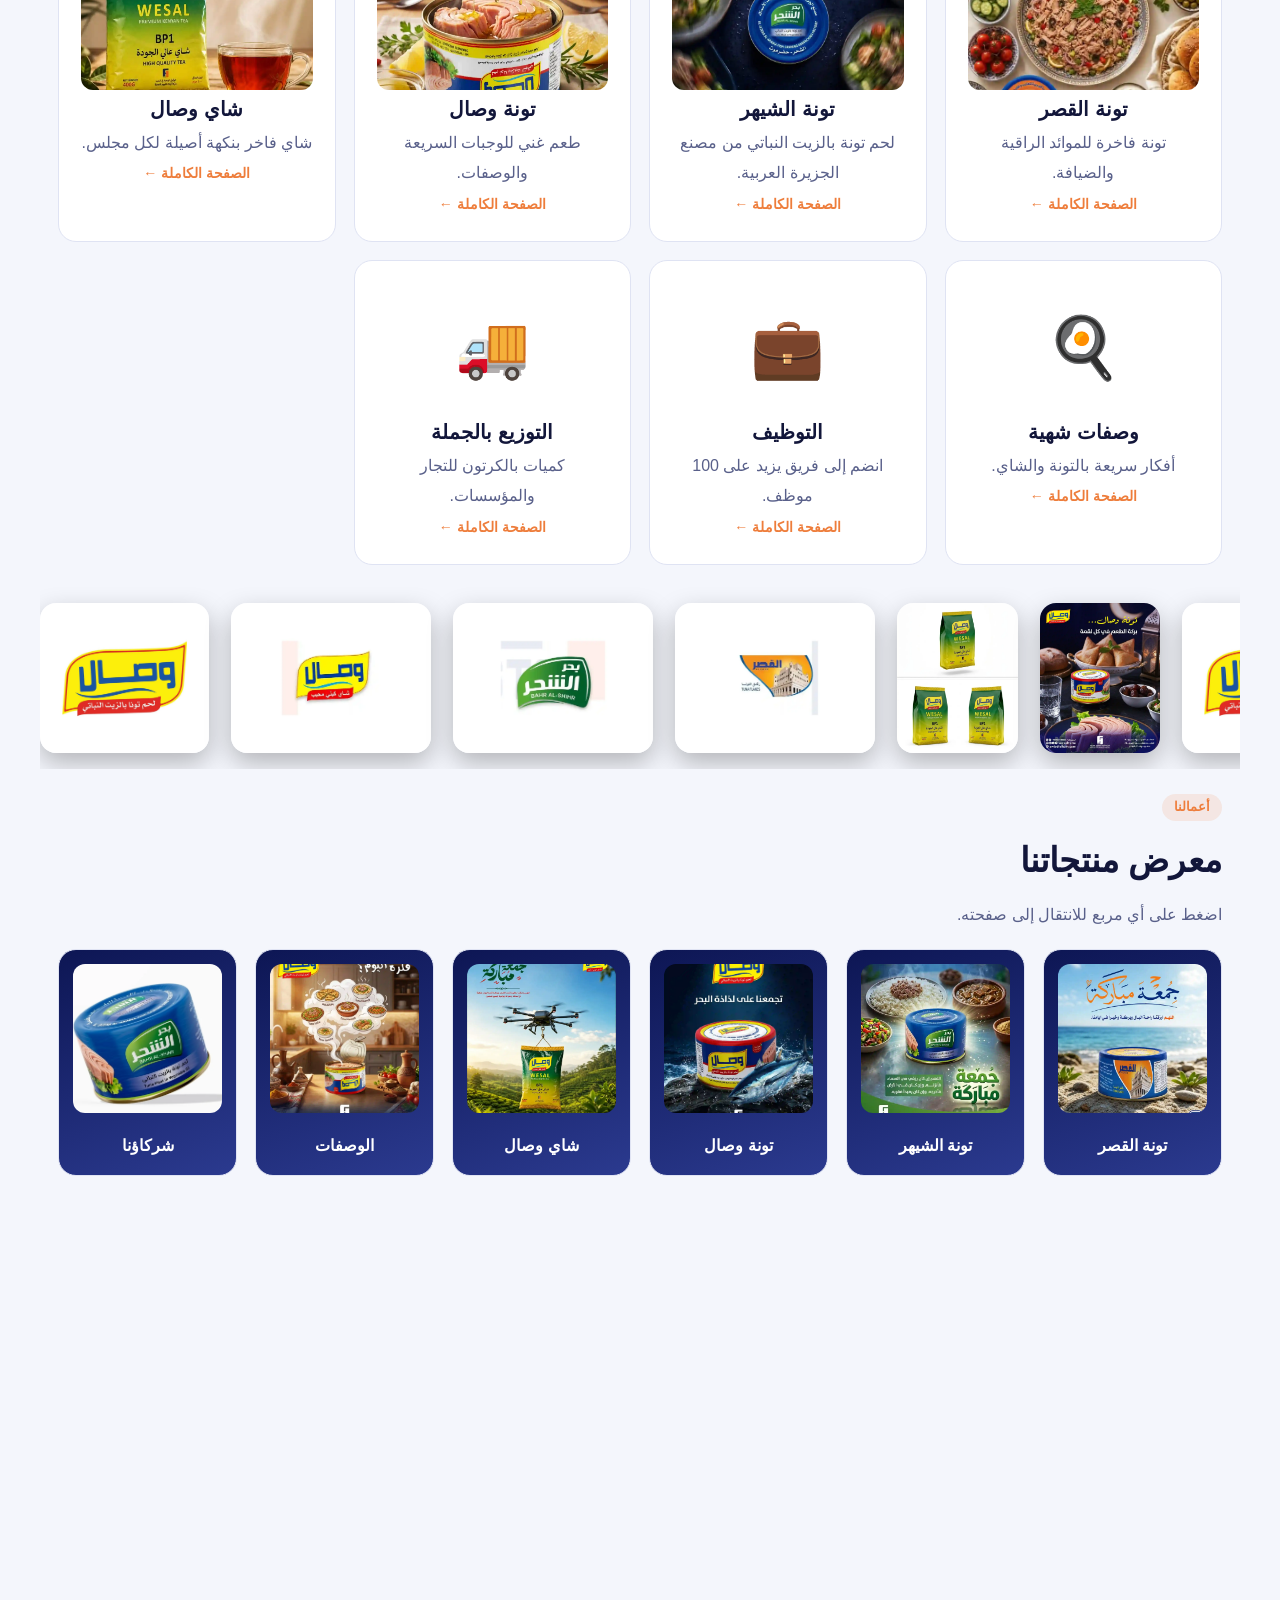
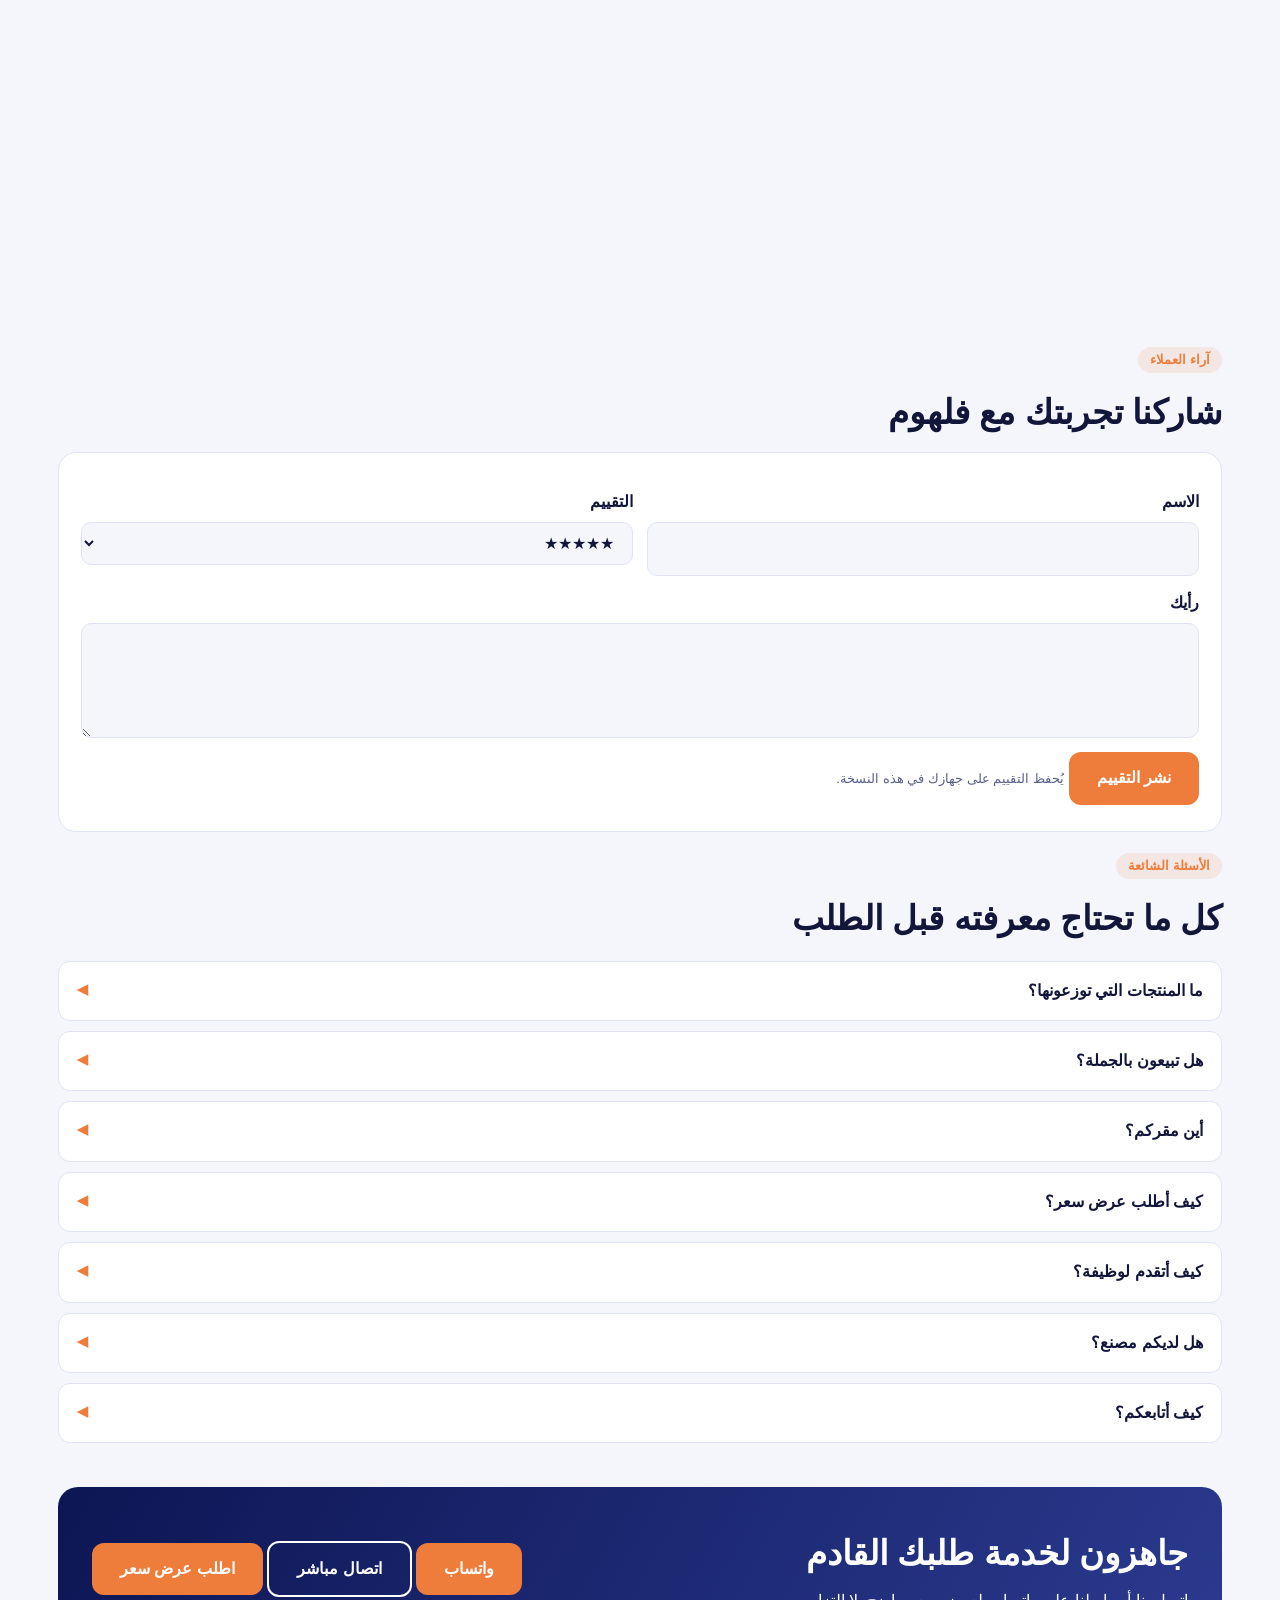
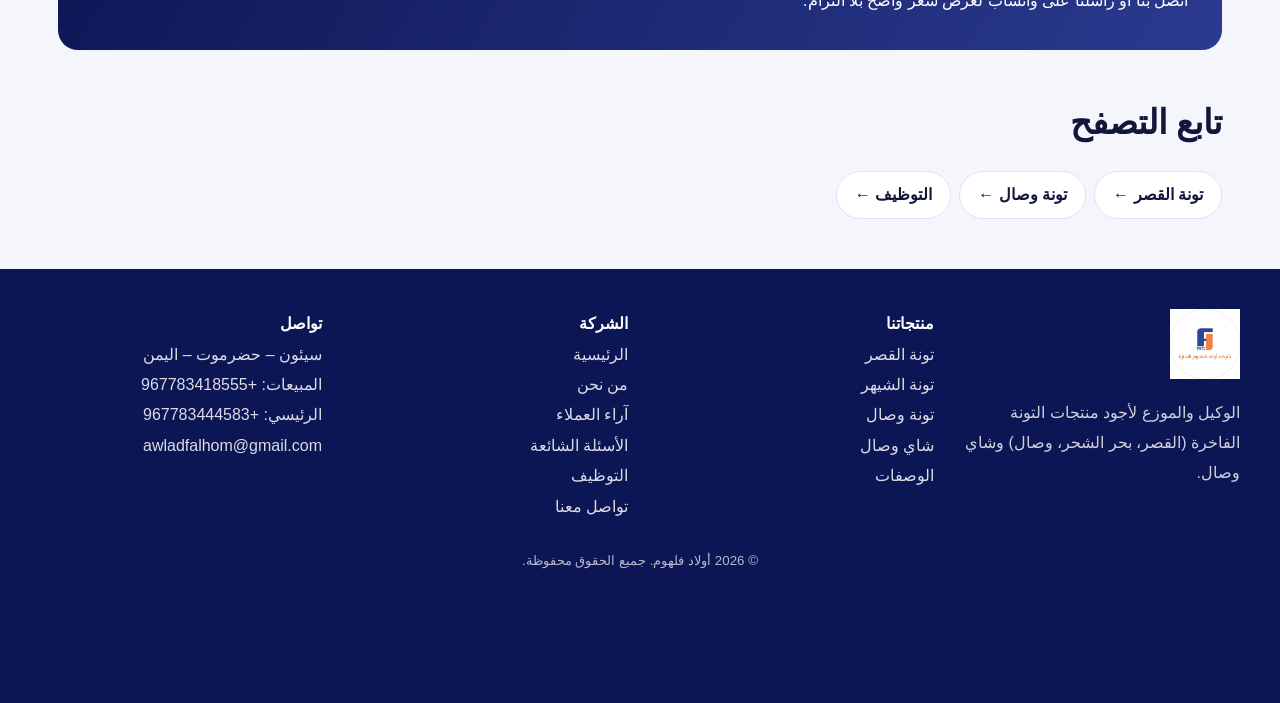
==== commit bd8e040b: "Fix footer contact details and product descriptions Updated the footer content to reflect the correc" ====
--- a/index.html
+++ b/index.html
@@ -1,14 +1,14 @@
 <!DOCTYPE html>
 <html lang="ar" dir="rtl"><head><meta charset="utf-8"><meta name="viewport" content="width=device-width,initial-scale=1,viewport-fit=cover">
-<title>الرئيسية | أولاد فلهوم للتجارة</title><meta name="description" content="الوكيل والموزع لأجود منتجات التونة الفاخرة (القصر، الشيهر، وصال) وشاي وصال في اليمن.">
+<title>الرئيسية | أولاد فلهوم للتجارة</title><meta name="description" content="الوكيل والموزع لأجود منتجات التونة الفاخرة (القصر، بحر الشحر، وصال) وشاي وصال في اليمن.">
 <link rel="icon" href="images/main/flag-falhoom-sons-trading-company6.webp">
 <link href="https://fonts.googleapis.com/css2?family=Cairo:wght@400;700;900&display=swap" rel="stylesheet">
 <link rel="stylesheet" href="style.css"></head>
 <body data-p="home">
 <header><div class="nav"><a class="logo" href="index.html"><img class="mk" src="images/main/flag-falhoom-sons-trading-company7.webp" alt="شركة أولاد فلهوم للتجارة"><span>أولاد فلهوم للتجارة<small>Falhoom Sons Trading Company</small></span></a><nav id="nv"></nav></div></header>
 <main id="m"></main>
-<footer><div class="in"><div><img src="images/main/flag-falhoom-sons-trading-company6.webp" alt="FSTC" style="height:70px"><p style="opacity:.8;margin-top:8px">الوكيل والموزع لأجود منتجات التونة الفاخرة (القصر، الشيهر، وصال) وشاي وصال.</p></div><div id="f1"></div><div id="f2"></div><div><b>تواصل</b><a>سيئون – حضرموت – اليمن</a><a dir="ltr" style="text-align:right">+967783444583</a><a>awladfalhom@gmail.com</a><a href="https://www.instagram.com/falhoomsons" target="_blank" rel="noopener">إنستغرام</a><a href="https://x.com/wesaltuna" target="_blank" rel="noopener">X @wesaltuna</a><a href="https://www.facebook.com/share/1JBW5hZPBQ/" target="_blank" rel="noopener">فيسبوك</a></div></div><small>© 2026 أولاد فلهوم. جميع الحقوق محفوظة.</small></footer>
-<div class="fab"><a style="background:#2b3a8f" href="tel:+967783444583" aria-label="اتصال">📞</a><a style="background:#25d366" href="https://wa.me/967783444583" aria-label="واتساب">💬</a></div><button class="qb" onclick="dq.showModal()">طلب عرض سعر</button>
-<dialog id="dq"><h3>طلب عرض سعر</h3><label>الاسم</label><input id="qn"><label>الهاتف</label><input id="qp" dir="ltr"><label>المنتج</label><select id="qs"><option>تونة القصر</option><option>تونة الشيهر</option><option>تونة وصال</option><option>شاي وصال</option></select><label>الكمية (كرتون)</label><input id="qq" type="number" min="1" value="10"><p style="margin-top:14px"><button class="btn" id="qg">إرسال عبر واتساب</button> <button class="btn alt" onclick="dq.close()">إغلاق</button></p></dialog>
-<dialog class="lb" id="lb"><img alt=""></dialog>
+<footer><div class="in"><div><img src="images/main/flag-falhoom-sons-trading-company6.webp" alt="FSTC" style="height:70px"><p style="opacity:.8;margin-top:8px">الوكيل والموزع لأجود منتجات التونة الفاخرة (القصر، بحر الشحر، وصال) وشاي وصال.</p></div><div id="f1"></div><div id="f2"></div><div><b>تواصل</b><a>سيئون – حضرموت – اليمن</a><a dir="ltr" style="text-align:right">المبيعات: +967783418555</a><a dir="ltr" style="text-align:right">الرئيسي: +967783444583</a><a>awladfalhom@gmail.com</a><div class="soc" id="so"></div></div></div><small>© 2026 أولاد فلهوم. جميع الحقوق محفوظة.</small></footer>
+<div class="fab"><a style="background:#2b3a8f" href="tel:+967783418555" aria-label="اتصال">📞</a><a style="background:#25d366" href="https://wa.me/967783418555" aria-label="واتساب">💬</a></div><button class="qb" onclick="dq.showModal()">طلب عرض سعر</button>
+<dialog id="dq"><h3>طلب عرض سعر</h3><label>الاسم</label><input id="qn"><label>الهاتف</label><input id="qp" dir="ltr"><label>المنتج</label><select id="qs"><option>تونة القصر</option><option>تونة بحر الشحر</option><option>تونة وصال</option><option>شاي وصال</option></select><label>الكمية (كرتون)</label><input id="qq" type="number" min="1" value="10"><p style="margin-top:14px"><button class="btn" id="qg">إرسال عبر واتساب</button> <button class="btn alt" onclick="dq.close()">إغلاق</button></p></dialog>
+<dialog class="lb" id="lb"><div class="lbt"><span id="lc"></span><button id="lz1" aria-label="تكبير">＋</button><button id="lz2" aria-label="تصغير">－</button><a id="ld" download>⬇ حفظ</a><button id="lx" aria-label="إغلاق">✕</button></div><button class="nv p" id="lp" aria-label="السابق">❯</button><button class="nv n" id="ln2" aria-label="التالي">❮</button><div class="lbw"><img alt=""></div></dialog>
 <script src="app.js"></script></body></html>
--- a/style.css
+++ b/style.css
@@ -1,64 +1,64 @@
-:root{--navy:#2b3a8f;--deep:#0d1654;--or:#ee7d3b;--bg:#f4f6fc;--cd:#fff;--tx:#12163a;--mu:#59608a;--ln:#dfe3f3;color-scheme:light}
-@media(prefers-color-scheme:dark){:root{--bg:#080c26;--cd:#121a47;--tx:#eef0ff;--mu:#a9afd6;--ln:#25306b;color-scheme:dark}}
-*{box-sizing:border-box;margin:0}html{scroll-behavior:smooth;scroll-padding-top:90px}
+:root{--navy:#2b3a8f;--deep:#0d1654;--or:#ee7d3b;--bg:#f4f6fc;--cd:#fff;--tx:#12163a;--mu:#59608a;--ln:#dfe3f3;color-scheme:light;box-sizing:border-box;padding-top:env(safe-area-inset-top,0px);padding-bottom:env(safe-area-inset-bottom,0px)}
+@media(prefers-color-scheme:dark){:root:not([data-theme="light"]){--bg:#080c26;--cd:#121a47;--tx:#eef0ff;--mu:#a9afd6;--ln:#25306b;color-scheme:dark}}
+:root[data-theme="dark"]{--bg:#080c26;--cd:#121a47;--tx:#eef0ff;--mu:#a9afd6;--ln:#25306b;color-scheme:dark}
+*{box-sizing:border-box;margin:0}html{scroll-padding-top:90px}
 body{font-family:Cairo,Tahoma,sans-serif;background:var(--bg);color:var(--tx);line-height:1.9;overflow-x:hidden}
-a{color:inherit;text-decoration:none}img{max-width:100%;display:block}
-header{position:sticky;top:0;z-index:40;background:var(--deep);color:#fff;box-shadow:0 4px 20px #0005}
+a{color:inherit;text-decoration:none}
+header{position:sticky;top:env(safe-area-inset-top,0px);z-index:40;background:var(--deep);color:#fff;box-shadow:0 4px 20px #0006}
 .nav{max-width:1200px;margin:auto;display:flex;align-items:center;gap:14px;padding:8px 18px}
-.logo img{height:54px;width:auto}
+.logo{display:flex;align-items:center;gap:10px;font-weight:900;line-height:1.2}.logo small{display:block;font-size:10px;opacity:.8;direction:ltr;text-align:right}
+.mk{width:44px;height:56px;background:#fff;border-radius:8px;padding:3px}
 nav{display:flex;gap:4px;margin-inline-start:auto;overflow-x:auto}
-nav a{padding:6px 13px;border-radius:20px;font-size:14px;font-weight:700;white-space:nowrap;opacity:.85;transition:.2s}
-nav a.on,nav a:hover{background:var(--or);opacity:1}
+nav a{padding:6px 13px;border-radius:20px;font-size:14px;font-weight:700;white-space:nowrap;opacity:.85;transition:.2s}nav a.on,nav a:hover{background:var(--or);opacity:1}
 .btn{display:inline-block;border:0;cursor:pointer;font:inherit;font-weight:800;padding:11px 28px;border-radius:12px;background:var(--or);color:#fff;margin:4px 0;transition:.25s}
 .btn:hover{transform:translateY(-3px);box-shadow:0 10px 24px #ee7d3b66}.btn.alt{background:transparent;border:2px solid currentColor}
 :focus-visible{outline:3px solid var(--or);outline-offset:2px}
-.wrap{max-width:1200px;margin:auto;padding:54px 18px}
-.hero{position:relative;min-height:56vh;display:flex;align-items:center;color:#fff;background:var(--deep);overflow:hidden}
-.hero.big{min-height:88vh}
-.hero:before{content:"";position:absolute;inset:0;z-index:1;background:linear-gradient(100deg,#0d1654ee 10%,#0d165488 60%,#0d165433)}
-.hero .wrap{position:relative;z-index:2;width:100%}
-.bg{position:absolute;inset:0}.bg i{position:absolute;inset:0;background-size:cover;background-position:center;opacity:0;transition:opacity 1.6s,transform 0s 1.6s}
-.bg i.on{opacity:1;transform:scale(1.15);transition:opacity 1.6s,transform 8s linear}
-h1{font-size:clamp(32px,6vw,60px);font-weight:900;line-height:1.3;max-width:760px}
-h2{font-size:clamp(24px,4vw,36px);font-weight:900;margin:0 0 10px}
-.lead{font-size:18px;opacity:.93;margin:14px 0 22px;max-width:600px}.mu{color:var(--mu)}
+.wrap{max-width:1200px;margin:auto;padding:50px 18px}
+.hero{position:relative;min-height:52vh;display:flex;align-items:center;color:#fff;background:var(--deep);overflow:hidden}.hero.big{min-height:86vh}
+.hero:before{content:"";position:absolute;inset:0;z-index:1;background:linear-gradient(100deg,#0d1654dd 15%,#0d165455)}
+.hero .wrap{position:relative;z-index:2;width:100%;display:flex;align-items:center;justify-content:space-between;gap:20px}
+.bg i{position:absolute;inset:0;opacity:0;transition:opacity 1.6s,transform 0s 1.6s}.bg i.on{opacity:1;transform:scale(1.18);transition:opacity 1.6s,transform 8s linear}
+.fl{position:absolute;z-index:1;animation:fl 7s ease-in-out infinite;opacity:.9}.fl.a{inset-inline-end:6%;top:12%}.fl.b{inset-inline-end:26%;bottom:6%;animation-delay:-3s;scale:.6}
+@keyframes fl{50%{transform:translateY(-26px) rotate(6deg)}}
+h1{font-size:clamp(32px,6vw,58px);font-weight:900;line-height:1.3;max-width:720px}h2{font-size:clamp(24px,4vw,34px);font-weight:900;margin:40px 0 8px}
+.lead{font-size:18px;opacity:.93;margin:14px 0 22px;max-width:580px}.mu{color:var(--mu)}
 .tk{background:var(--or);color:#fff;font-weight:800;overflow:hidden;direction:ltr;padding:6px 0}
-.tk div,.mq div{display:flex;gap:42px;width:max-content;animation:mq 38s linear infinite}.tk span{direction:rtl;white-space:nowrap}
-.mq{overflow:hidden;direction:ltr;margin:26px -18px;padding:14px 0}.mq:hover div{animation-play-state:paused}
-.mq.b div{animation-duration:55s}
+.tk div,.mq div{display:flex;gap:44px;width:max-content;animation:mq 36s linear infinite}.tk span{direction:rtl;white-space:nowrap}
+.mq{overflow:hidden;direction:ltr;margin:22px -18px;padding:16px 0}.mq div{gap:22px;animation-duration:30s}.mq.r div{animation-duration:48s;animation-direction:reverse}.mq:hover div{animation-play-state:paused}
+.mq .it{background:var(--cd);border:1px solid var(--ln);border-radius:18px;padding:14px 26px;text-align:center;direction:rtl;font-weight:800;min-width:190px}
+@keyframes mq{to{transform:translateX(-50%)}}
+.grid{display:grid;grid-template-columns:repeat(auto-fit,minmax(250px,1fr));gap:18px;margin-top:18px}
+.card{display:block;background:var(--cd);border:1px solid var(--ln);border-radius:18px;padding:22px;transition:transform .15s,border-color .3s;transform-style:preserve-3d}
+a.card:hover{border-color:var(--or)}.card h3{font-size:20px}.card p{color:var(--mu)}.more{color:var(--or);font-size:14px}.card svg{display:block;margin:0 auto 8px}
+.stats{display:grid;grid-template-columns:repeat(auto-fit,minmax(150px,1fr));gap:14px;margin-top:-50px;position:relative;z-index:3}
+.stat{text-align:center;background:var(--deep);color:#fff;border-radius:16px;padding:22px;border-bottom:4px solid var(--or)}.stat b{display:block;font-size:46px;color:var(--or);line-height:1.1}
+.band{background:linear-gradient(120deg,var(--deep),var(--navy));color:#fff;border-radius:20px;padding:34px;display:flex;flex-wrap:wrap;gap:18px;align-items:center;justify-content:space-between;margin-top:44px}.band h2{margin:0}
+.split{display:grid;grid-template-columns:1.2fr 1fr;gap:30px;align-items:center;margin:34px 0}.split .art{background:linear-gradient(135deg,var(--navy),var(--deep));border-radius:24px;padding:30px;display:grid;place-items:center;min-height:240px}
+.acc details{background:var(--cd);border:1px solid var(--ln);border-radius:12px;margin:10px 0;overflow:hidden}.acc summary{cursor:pointer;list-style:none;padding:14px 18px;font-weight:800;display:flex;justify-content:space-between;gap:10px}
+.acc summary::-webkit-details-marker{display:none}.acc summary:after{content:"◀";color:var(--or);font-size:14px;transition:.25s}.acc details[open] summary:after{transform:rotate(-90deg)}.acc details[open] summary{background:var(--bg)}.acc p{padding:14px 18px;color:var(--mu)}
+.steps{counter-reset:s;list-style:none;padding:0;display:grid;gap:12px}.steps li{counter-increment:s;background:var(--cd);border:1px solid var(--ln);border-radius:14px;padding:12px 70px 12px 16px;position:relative}.steps li:before{content:counter(s);position:absolute;inset-inline-start:auto;right:14px;top:10px;width:40px;height:40px;border-radius:50%;background:var(--or);color:#fff;display:grid;place-items:center;font-weight:900}
+.rel a{display:inline-block;margin:8px 0 0 8px;padding:8px 18px;border-radius:30px;background:var(--cd);border:1px solid var(--ln);font-weight:700}.rel a:hover{background:var(--or);color:#fff}
+.tag{display:inline-block;background:#ee7d3b22;color:var(--or);font-weight:700;font-size:13px;padding:1px 12px;border-radius:20px}
+label{display:block;font-weight:700;margin:12px 0 4px}input,select,textarea{width:100%;font:inherit;padding:11px 14px;border-radius:10px;border:1px solid var(--ln);background:var(--bg);color:var(--tx)}
+.two{display:grid;grid-template-columns:1fr 1fr;gap:14px}.prog{display:flex;gap:8px;margin-bottom:18px}.prog i{flex:1;height:8px;border-radius:6px;background:var(--ln)}.prog i.on{background:var(--or)}.fs{display:none}.fs.on{display:block}
+footer{background:var(--deep);color:#fff;padding:40px 18px 130px}footer .in{max-width:1200px;margin:auto;display:grid;grid-template-columns:repeat(auto-fit,minmax(200px,1fr));gap:24px}footer a{display:block;opacity:.85}footer small{display:block;text-align:center;margin-top:26px;opacity:.7}
+.fab{position:fixed;inset-inline-start:16px;bottom:calc(16px + env(safe-area-inset-bottom,0px));z-index:50;display:flex;flex-direction:column;gap:14px}
+.fab a{width:58px;height:58px;border-radius:50%;display:grid;place-items:center;color:#fff;font-size:26px;position:relative;box-shadow:0 8px 22px #0006;animation:wig 3s infinite}.fab a:last-child{animation-delay:.5s}
+.fab a:before{content:"";position:absolute;inset:0;border-radius:50%;background:inherit;z-index:-1;animation:ring 2s infinite}
+@keyframes ring{to{transform:scale(1.9);opacity:0}}@keyframes wig{0%,80%,100%{transform:rotate(0)}84%{transform:rotate(-15deg)}88%{transform:rotate(15deg)}92%{transform:rotate(-9deg)}96%{transform:rotate(6deg)}}
+.qb{position:fixed;inset-inline-end:16px;bottom:calc(16px + env(safe-area-inset-bottom,0px));z-index:50;height:54px;border-radius:30px;padding:0 24px;border:0;background:var(--or);color:#fff;font:inherit;font-weight:900;cursor:pointer;box-shadow:0 8px 22px #0006}
+dialog{border:0;border-radius:18px;padding:26px;width:min(460px,92vw);background:var(--cd);color:var(--tx)}dialog::backdrop{background:#05081eaa}
+.rv{opacity:0;transform:translateY(34px);transition:opacity .9s,transform .9s}.rv.in{opacity:1;transform:none}
+@media(max-width:780px){.split,.two{grid-template-columns:1fr}.hero .wrap>svg{display:none}.mk{height:48px;width:38px}.logo span{font-size:13px}}
+@media(prefers-reduced-motion:reduce){*{animation:none!important}}
+header nav{overflow:visible;flex-wrap:wrap}.dd{position:relative}.dd>button{font:inherit;font-weight:700;font-size:14px;color:#fff;background:none;border:0;padding:6px 13px;cursor:pointer;opacity:.85}.dm{display:none;position:absolute;inset-inline-start:0;top:100%;background:var(--deep);border-radius:12px;padding:8px;min-width:170px;box-shadow:0 12px 30px #0008;z-index:60}.dd:hover .dm,.dd:focus-within .dm{display:block}.dm a{display:block;border-radius:8px}
+.chip{display:inline-block;margin:5px 0 0 8px;padding:6px 18px;border-radius:30px;background:var(--cd);border:1px solid var(--ln);font-weight:700}
+.hero .tag{margin-bottom:8px}
+@media(max-width:780px){.nav{flex-wrap:wrap}.logo{width:100%}nav{width:100%;justify-content:center}nav a,.dd>button{font-size:12px;padding:4px 8px}}
+
+.mk{width:auto;height:54px;background:none;padding:0;border-radius:0}
+.g{display:grid;grid-template-columns:repeat(auto-fill,minmax(210px,1fr));gap:14px;perspective:900px;margin-top:16px}
+.g img{width:100%;aspect-ratio:1;object-fit:cover;border-radius:14px;cursor:zoom-in;box-shadow:0 8px 22px #0003}
 .mq img{height:150px;width:auto;border-radius:16px;box-shadow:0 10px 26px #0004}
-@keyframes mq{to{transform:translateX(-50%)}}
-.grid{display:grid;grid-template-columns:repeat(auto-fit,minmax(250px,1fr));gap:20px;margin-top:20px}
-.card{background:var(--cd);border:1px solid var(--ln);border-radius:16px;padding:22px;transition:.3s}
-a.card:hover{border-color:var(--or)}.card h3{font-size:20px}.card p{color:var(--mu)}.card img{border-radius:12px;margin-bottom:12px;aspect-ratio:4/3;object-fit:cover;width:100%}
-.stats{display:grid;grid-template-columns:repeat(auto-fit,minmax(150px,1fr));gap:14px}
-.stat{text-align:center;background:var(--deep);color:#fff;border-radius:16px;padding:22px}.stat b{display:block;font-size:46px;color:var(--or);line-height:1.1}
-.band{background:linear-gradient(120deg,var(--deep),var(--navy));color:#fff;border-radius:20px;padding:34px;display:flex;flex-wrap:wrap;gap:18px;align-items:center;justify-content:space-between;margin-top:46px}
-.tag{display:inline-block;background:#ee7d3b22;color:var(--or);font-weight:700;font-size:13px;padding:1px 12px;border-radius:20px}
-.acc details{background:var(--cd);border:1px solid var(--ln);border-radius:12px;margin:10px 0;overflow:hidden}
-.acc summary{cursor:pointer;list-style:none;padding:14px 18px;font-weight:800;display:flex;justify-content:space-between;gap:10px}
-.acc summary::-webkit-details-marker{display:none}.acc summary:after{content:"◀";color:var(--or);font-size:14px;transition:.25s}
-.acc details[open] summary:after{transform:rotate(-90deg)}.acc details[open] summary{background:var(--bg)}.acc p{padding:14px 18px;color:var(--mu)}
-.rel a{display:inline-block;margin:8px 0 0 8px;padding:8px 18px;border-radius:30px;background:var(--cd);border:1px solid var(--ln);font-weight:700}.rel a:hover{background:var(--or);color:#fff}
-.split{display:grid;grid-template-columns:1fr 1fr;gap:34px;align-items:center;margin:40px 0}
-.split img{border-radius:20px;box-shadow:0 20px 50px #0004}
-.tabs{display:flex;gap:8px;flex-wrap:wrap;margin:16px 0}.tabs button{font:inherit;font-weight:700;padding:8px 20px;border-radius:30px;border:1px solid var(--ln);background:var(--cd);color:var(--tx);cursor:pointer}.tabs button.on{background:var(--or);color:#fff;border-color:var(--or)}
-.g{display:grid;grid-template-columns:repeat(auto-fill,minmax(200px,1fr));gap:14px;perspective:900px}
-.g img{border-radius:14px;aspect-ratio:1;object-fit:cover;width:100%;cursor:zoom-in;box-shadow:0 8px 22px #0003}
-.tilt{transition:transform .15s;transform-style:preserve-3d}
-.steps{padding-inline-start:22px}.steps li{margin:8px 0}
-.vid{aspect-ratio:16/9;border-radius:14px;background:linear-gradient(135deg,var(--navy),var(--deep));display:grid;place-items:center;font-size:46px;color:#fff;margin-bottom:12px}
-label{display:block;font-weight:700;margin:12px 0 4px}
-input,select,textarea{width:100%;font:inherit;padding:11px 14px;border-radius:10px;border:1px solid var(--ln);background:var(--bg);color:var(--tx)}
-.two{display:grid;grid-template-columns:1fr 1fr;gap:14px}.prog{display:flex;gap:8px;margin-bottom:18px}.prog i{flex:1;height:8px;border-radius:6px;background:var(--ln)}.prog i.on{background:var(--or)}
-.fs{display:none}.fs.on{display:block}
-footer{background:var(--deep);color:#fff;padding:40px 18px 130px}footer .in{max-width:1200px;margin:auto;display:grid;grid-template-columns:repeat(auto-fit,minmax(210px,1fr));gap:24px}footer a{display:block;opacity:.85}footer img{height:70px;margin-bottom:10px}footer small{display:block;text-align:center;margin-top:26px;opacity:.7}
-.fab{position:fixed;inset-inline-start:16px;bottom:16px;z-index:50;display:flex;flex-direction:column;gap:14px}
-.fab a{width:58px;height:58px;border-radius:50%;display:grid;place-items:center;color:#fff;font-size:26px;position:relative;box-shadow:0 8px 22px #0006;animation:wig 3s infinite}
-.fab a:last-child{animation-delay:.5s}.fab a:before{content:"";position:absolute;inset:0;border-radius:50%;background:inherit;z-index:-1;animation:ring 2s infinite}
-@keyframes ring{to{transform:scale(1.9);opacity:0}}@keyframes wig{0%,80%,100%{transform:rotate(0)}84%{transform:rotate(-15deg)}88%{transform:rotate(15deg)}92%{transform:rotate(-9deg)}96%{transform:rotate(6deg)}}
-.qb{position:fixed;inset-inline-end:16px;bottom:16px;z-index:50;height:54px;border-radius:30px;padding:0 24px;border:0;background:var(--or);color:#fff;font:inherit;font-weight:900;cursor:pointer;box-shadow:0 8px 22px #0006}
-dialog{border:0;border-radius:18px;padding:26px;width:min(460px,92vw);background:var(--cd);color:var(--tx)}dialog::backdrop{background:#05081eaa}dialog.lb{width:min(1000px,96vw);padding:8px;background:#000}dialog.lb img{width:100%;max-height:88vh;object-fit:contain}
-.js .rv{opacity:0;transform:translateY(34px);transition:.9s}.js .rv.in{opacity:1;transform:none}
-@media(max-width:780px){.split,.two{grid-template-columns:1fr}.logo img{height:44px}}
-@media(prefers-reduced-motion:reduce){*{animation:none!important;transition:none!important}}
+.card .ti{width:100%;aspect-ratio:1;object-fit:cover;border-radius:12px;margin-bottom:8px}
+dialog.lb{width:min(1000px,96vw);padding:8px;background:#000}dialog.lb img{width:100%;max-height:88vh;object-fit:contain}
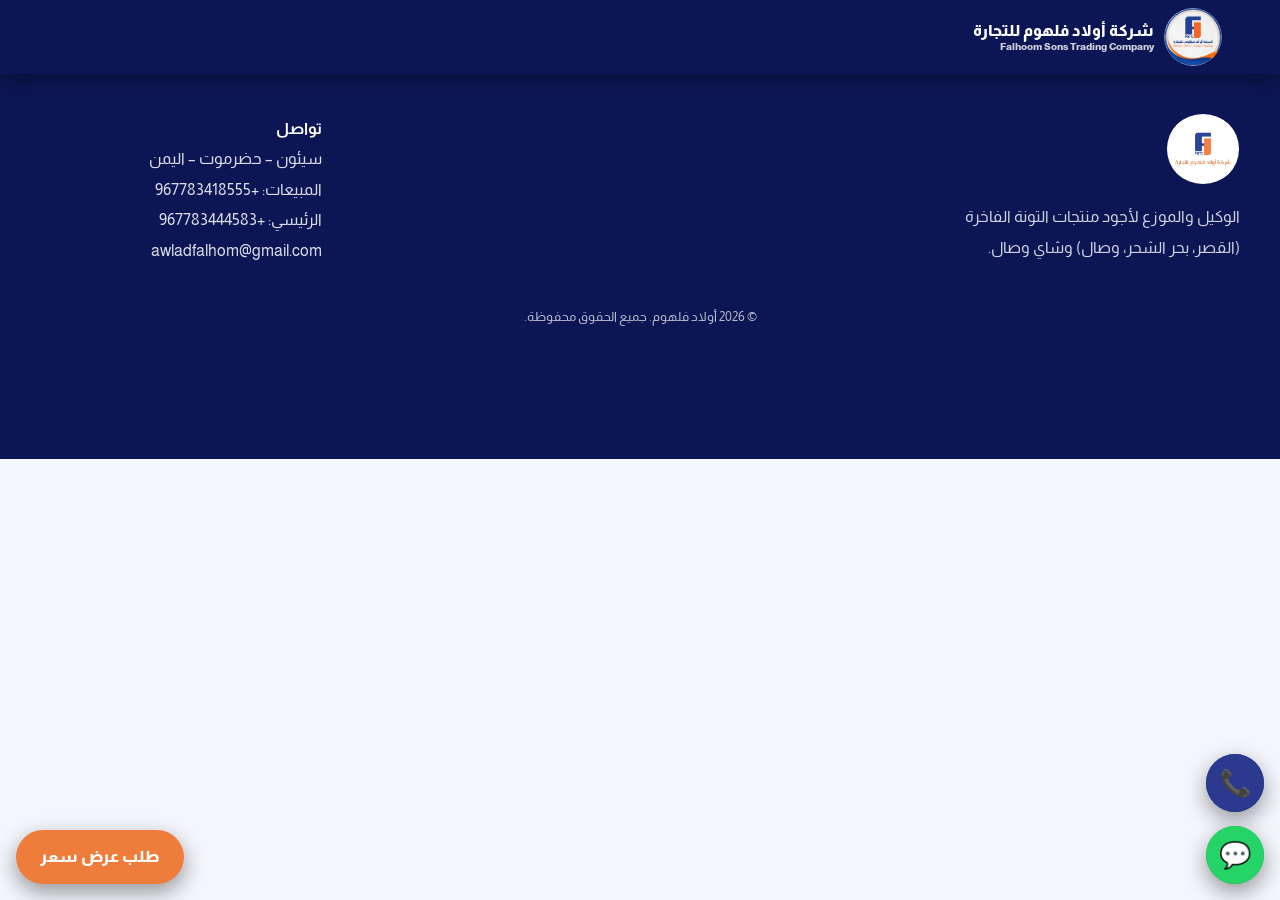
==== commit 4e149a47: "Update header and footer elements in index.html" ====
--- a/index.html
+++ b/index.html
@@ -2,13 +2,13 @@
 <html lang="ar" dir="rtl"><head><meta charset="utf-8"><meta name="viewport" content="width=device-width,initial-scale=1,viewport-fit=cover">
 <title>الرئيسية | أولاد فلهوم للتجارة</title><meta name="description" content="الوكيل والموزع لأجود منتجات التونة الفاخرة (القصر، بحر الشحر، وصال) وشاي وصال في اليمن.">
 <link rel="icon" href="images/main/flag-falhoom-sons-trading-company6.webp">
-<link href="https://fonts.googleapis.com/css2?family=Cairo:wght@400;700;900&display=swap" rel="stylesheet">
+<link href="https://fonts.googleapis.com/css2?family=Almarai:wght@400;700;800&family=Reem+Kufi:wght@500;700&display=swap" rel="stylesheet">
 <link rel="stylesheet" href="style.css"></head>
 <body data-p="home">
-<header><div class="nav"><a class="logo" href="index.html"><img class="mk" src="images/main/flag-falhoom-sons-trading-company7.webp" alt="شركة أولاد فلهوم للتجارة"><span>أولاد فلهوم للتجارة<small>Falhoom Sons Trading Company</small></span></a><nav id="nv"></nav></div></header>
+<header><div class="nav"><a class="logo" href="index.html"><img class="mk" src="images/main/flag-falhoom-sons-trading-company7.webp" alt="شركة أولاد فلهوم للتجارة"><span>شركة أولاد فلهوم للتجارة<small>Falhoom Sons Trading Company</small></span></a><nav id="nv"></nav></div></header>
 <main id="m"></main>
 <footer><div class="in"><div><img src="images/main/flag-falhoom-sons-trading-company6.webp" alt="FSTC" style="height:70px"><p style="opacity:.8;margin-top:8px">الوكيل والموزع لأجود منتجات التونة الفاخرة (القصر، بحر الشحر، وصال) وشاي وصال.</p></div><div id="f1"></div><div id="f2"></div><div><b>تواصل</b><a>سيئون – حضرموت – اليمن</a><a dir="ltr" style="text-align:right">المبيعات: +967783418555</a><a dir="ltr" style="text-align:right">الرئيسي: +967783444583</a><a>awladfalhom@gmail.com</a><div class="soc" id="so"></div></div></div><small>© 2026 أولاد فلهوم. جميع الحقوق محفوظة.</small></footer>
-<div class="fab"><a style="background:#2b3a8f" href="tel:+967783418555" aria-label="اتصال">📞</a><a style="background:#25d366" href="https://wa.me/967783418555" aria-label="واتساب">💬</a></div><button class="qb" onclick="dq.showModal()">طلب عرض سعر</button>
+<div class="fab"><a style="background:#2b3a8f" href="tel:+967783444583" aria-label="اتصال">📞</a><a style="background:#25d366" href="https://wa.me/967783444583" aria-label="واتساب">💬</a></div><button class="qb" onclick="dq.showModal()">طلب عرض سعر</button>
 <dialog id="dq"><h3>طلب عرض سعر</h3><label>الاسم</label><input id="qn"><label>الهاتف</label><input id="qp" dir="ltr"><label>المنتج</label><select id="qs"><option>تونة القصر</option><option>تونة بحر الشحر</option><option>تونة وصال</option><option>شاي وصال</option></select><label>الكمية (كرتون)</label><input id="qq" type="number" min="1" value="10"><p style="margin-top:14px"><button class="btn" id="qg">إرسال عبر واتساب</button> <button class="btn alt" onclick="dq.close()">إغلاق</button></p></dialog>
 <dialog class="lb" id="lb"><div class="lbt"><span id="lc"></span><button id="lz1" aria-label="تكبير">＋</button><button id="lz2" aria-label="تصغير">－</button><a id="ld" download>⬇ حفظ</a><button id="lx" aria-label="إغلاق">✕</button></div><button class="nv p" id="lp" aria-label="السابق">❯</button><button class="nv n" id="ln2" aria-label="التالي">❮</button><div class="lbw"><img alt=""></div></dialog>
 <script src="app.js"></script></body></html>
--- a/style.css
+++ b/style.css
@@ -61,4 +61,53 @@
 .g img{width:100%;aspect-ratio:1;object-fit:cover;border-radius:14px;cursor:zoom-in;box-shadow:0 8px 22px #0003}
 .mq img{height:150px;width:auto;border-radius:16px;box-shadow:0 10px 26px #0004}
 .card .ti{width:100%;aspect-ratio:1;object-fit:cover;border-radius:12px;margin-bottom:8px}
-dialog.lb{width:min(1000px,96vw);padding:8px;background:#000}dialog.lb img{width:100%;max-height:88vh;object-fit:contain}
+.hero .bg i{background-size:cover;background-position:center;filter:blur(26px) brightness(.6)}
+.hero .wrap{display:grid;grid-template-columns:1.05fr .95fr;gap:34px;align-items:center}
+.fr{position:relative;height:min(60vh,540px);padding:10px;border-radius:28px;background:linear-gradient(135deg,var(--or),#fff 50%,var(--navy));box-shadow:0 24px 60px #000a}
+.fr img{position:absolute;inset:10px;width:calc(100% - 20px);height:calc(100% - 20px);object-fit:contain;background:#fff;border-radius:19px;opacity:0;transition:opacity 1.2s}.fr img.on{opacity:1}
+.pi{height:170px;width:100%;object-fit:contain;background:#fff;border:3px solid var(--or);border-radius:14px;padding:4px}
+.card .ti{object-fit:contain;background:#fff;border-radius:12px}
+.lanes{display:grid;gap:14px;margin:16px -18px}
+.lane{direction:ltr;display:flex;gap:14px;overflow-x:auto;padding:8px 18px;scrollbar-width:none}.lane::-webkit-scrollbar{display:none}
+.ft{margin:0;flex:none;min-width:170px;height:300px;padding:6px;border-radius:20px;background:linear-gradient(135deg,var(--or),#fff 45%,var(--navy));box-shadow:0 10px 26px #0004}
+.ft img{height:100%;width:auto;max-width:80vw;object-fit:contain;background:#fff;border-radius:14px;cursor:zoom-in;display:block}
+.mq .ft{height:190px}
+.soc{display:flex;gap:12px;flex-wrap:wrap;margin-top:12px}.soc a{width:52px;height:52px;border-radius:16px;display:grid;place-items:center;color:#fff;transition:.25s;opacity:1}.soc a:hover{transform:translateY(-4px) scale(1.08)}
+.soc .fb{background:#1877f2}.soc .ig{background:linear-gradient(45deg,#f9a03f,#e1306c,#833ab4)}.soc .xx{background:#000;border:1px solid #fff4}
+.soc.big a{width:68px;height:68px;border-radius:20px}
+.rcd{background:var(--cd);border:1px solid var(--ln);border-radius:14px;margin:12px 0;overflow:hidden}.rcd summary{cursor:pointer;padding:14px 18px;display:flex;flex-wrap:wrap;gap:8px;align-items:center;list-style:none}.rcd summary::-webkit-details-marker{display:none}.rcd summary b{flex:1 1 220px;font-size:18px}
+.rcb{padding:4px 22px 18px;color:var(--mu)}.rcb h4{color:var(--tx);margin:12px 0 4px}.rcb ul,.rcb ol{padding-inline-start:22px}.rcb li{margin:3px 0}
+dialog.lb{inset:0;margin:0;width:100vw;height:100vh;max-width:none;max-height:none;padding:0;background:#000d}
+.lbw{height:100vh;overflow:auto;display:grid;place-items:center;padding:56px 0 8px}.lbw img{width:100%;height:auto;object-fit:contain}
+.lbt{position:fixed;top:0;inset-inline:0;z-index:3;display:flex;gap:8px;justify-content:center;align-items:center;padding:10px;background:#000b;color:#fff;font-weight:700}
+.lbt button,.lbt a{font:inherit;color:#fff;background:#ffffff22;border:0;border-radius:10px;padding:6px 14px;cursor:pointer}
+.nv{position:fixed;top:50%;z-index:3;width:48px;height:48px;border-radius:50%;border:0;background:#ffffff33;color:#fff;font-size:22px;cursor:pointer}.nv.p{right:10px}.nv.n{left:10px}
+@media(max-width:780px){.hero .wrap{grid-template-columns:1fr}.fr{height:320px}.ft{height:240px}}
+body{font-family:Almarai,Tahoma,sans-serif}
+h1,h2,h3,h4,.btn,nav a,.tag,.dd>button,.stat b,.lbt{font-family:"Reem Kufi",Almarai,sans-serif}
+.wrap h2{background:linear-gradient(90deg,var(--navy),var(--or));-webkit-background-clip:text;background-clip:text;-webkit-text-fill-color:transparent;line-height:1.5}
+@media(prefers-color-scheme:dark){.wrap h2{background:linear-gradient(90deg,#9db0ff,#ffb784);-webkit-background-clip:text;background-clip:text}}
+.band h2,.pride h2{background:none;-webkit-text-fill-color:#fff;color:#fff}
+.hero h1{background:linear-gradient(90deg,#fff 55%,#ffd2b0);-webkit-background-clip:text;background-clip:text;-webkit-text-fill-color:transparent}
+#hh,#hl{transition:opacity .5s,transform .5s}.fo{opacity:0;transform:translateY(12px)}
+.mk{width:58px;height:58px;border-radius:50%;object-fit:cover;clip-path:circle(50%);background:none;padding:0}
+footer img{border-radius:50%;clip-path:circle(50%);width:74px;height:74px;object-fit:cover}
+.hero .bg i,.hero .bg i.on{transform:scale(1.15);transition:opacity 1.6s}
+.fr{display:block;position:relative;aspect-ratio:var(--ar,1);width:min(100%,calc(68vh * var(--ar,1)));height:auto;margin-inline:auto;padding:10px}
+.fr img{position:absolute;inset:10px;width:calc(100% - 20px);height:calc(100% - 20px);object-fit:contain;background:#0d1654;border-radius:19px}
+.pi{height:auto!important;width:auto;max-width:100%;max-height:300px;object-fit:contain;display:block;margin:0 auto;background:#fff;border:3px solid var(--or);border-radius:14px;padding:4px}
+.ft{height:340px}.mq .ft{height:200px}
+@media(max-width:780px){.ft{height:270px}}
+#dq{max-height:92vh;overflow:auto}
+.qp{display:flex;align-items:center;justify-content:space-between;gap:10px;border:1px solid var(--ln);border-radius:12px;padding:8px 14px;margin:6px 0}
+.ck,.ckb{display:flex;align-items:center;gap:10px;font-weight:700;margin:0;cursor:pointer}.ckb{background:#2b3a8f14;border:1px solid var(--ln);border-radius:14px;padding:14px;margin-top:14px;align-items:flex-start}
+input[type=checkbox]{width:22px;height:22px;flex:none;accent-color:var(--or)}.qq input{width:90px;display:inline-block}
+dialog h4,.fs h4{margin:16px 0 4px}
+.addx{width:100%;margin-top:12px;padding:14px;border:2px dashed var(--navy);background:none;color:var(--tx);border-radius:14px;font:inherit;font-weight:800;cursor:pointer}
+.exp{background:var(--bg);border:1px solid var(--ln);border-radius:14px;padding:12px 16px;margin:12px 0}
+.pride{background:linear-gradient(135deg,#0d1654,#2b3a8f 60%,#ee7d3b);color:#fff;border-radius:24px;padding:34px;margin-top:40px}.pride p{opacity:.92;margin:10px 0}.pride b{display:block;margin-top:14px;font-size:20px;color:#ffd2b0}
+.rvw{display:grid;grid-template-columns:240px 1fr;gap:18px;align-items:start}
+.rsum{background:linear-gradient(160deg,var(--deep),var(--navy));color:#fff;border-radius:18px;padding:22px;text-align:center}.rsum b{font-size:54px;color:var(--or);line-height:1}.stars{color:#f5b50a;letter-spacing:2px;font-size:20px}.trust{display:block;margin-top:10px;font-weight:800}
+.rev{position:relative}.av{width:44px;height:44px;border-radius:50%;background:var(--or);color:#fff;display:grid;place-items:center;font-weight:900;float:inline-end;margin-inline-start:10px}.del{position:absolute;top:10px;left:10px;border:0;background:#c0392b;color:#fff;border-radius:8px;padding:2px 10px;cursor:pointer}
+.vdo,.vdw{width:100%;border-radius:14px;margin:10px 0;aspect-ratio:16/9;background:#000}.vdw iframe{width:100%;height:100%;border:0;border-radius:14px}
+@media(max-width:780px){.rvw{grid-template-columns:1fr}}
